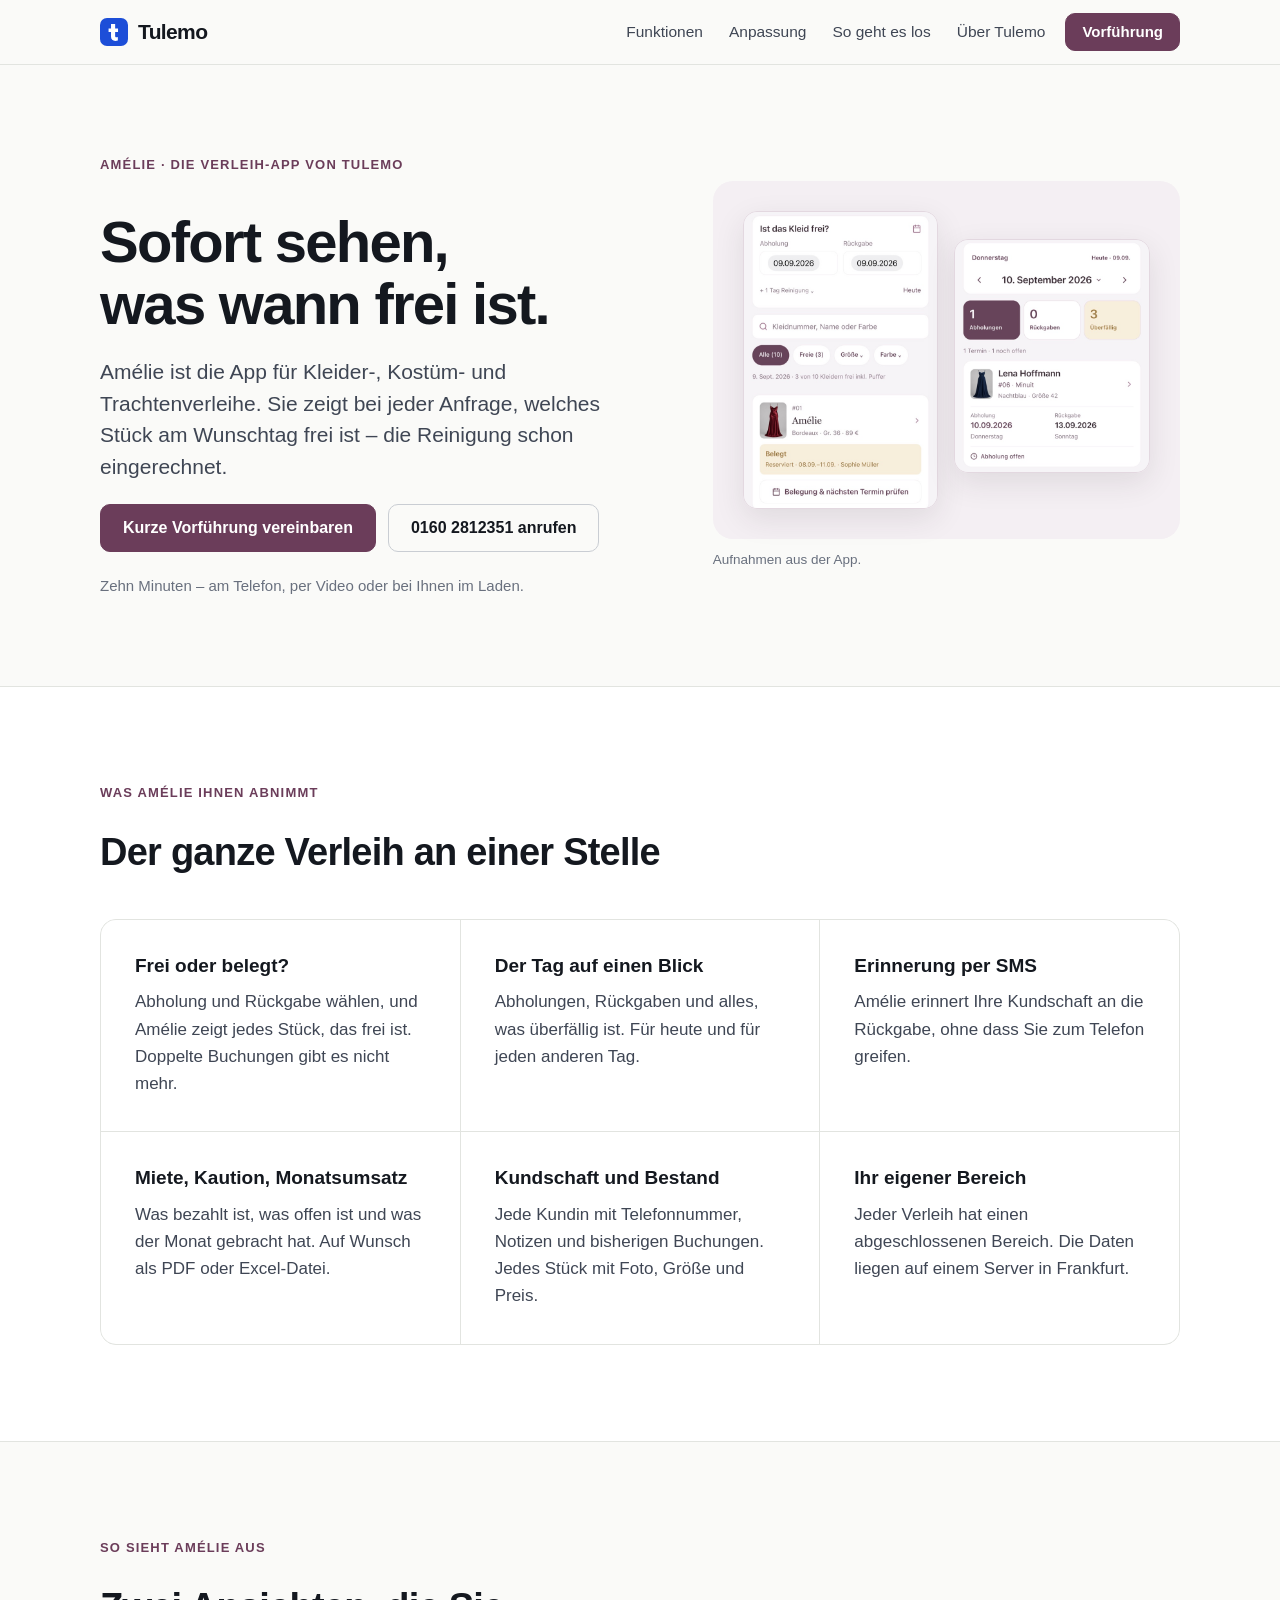
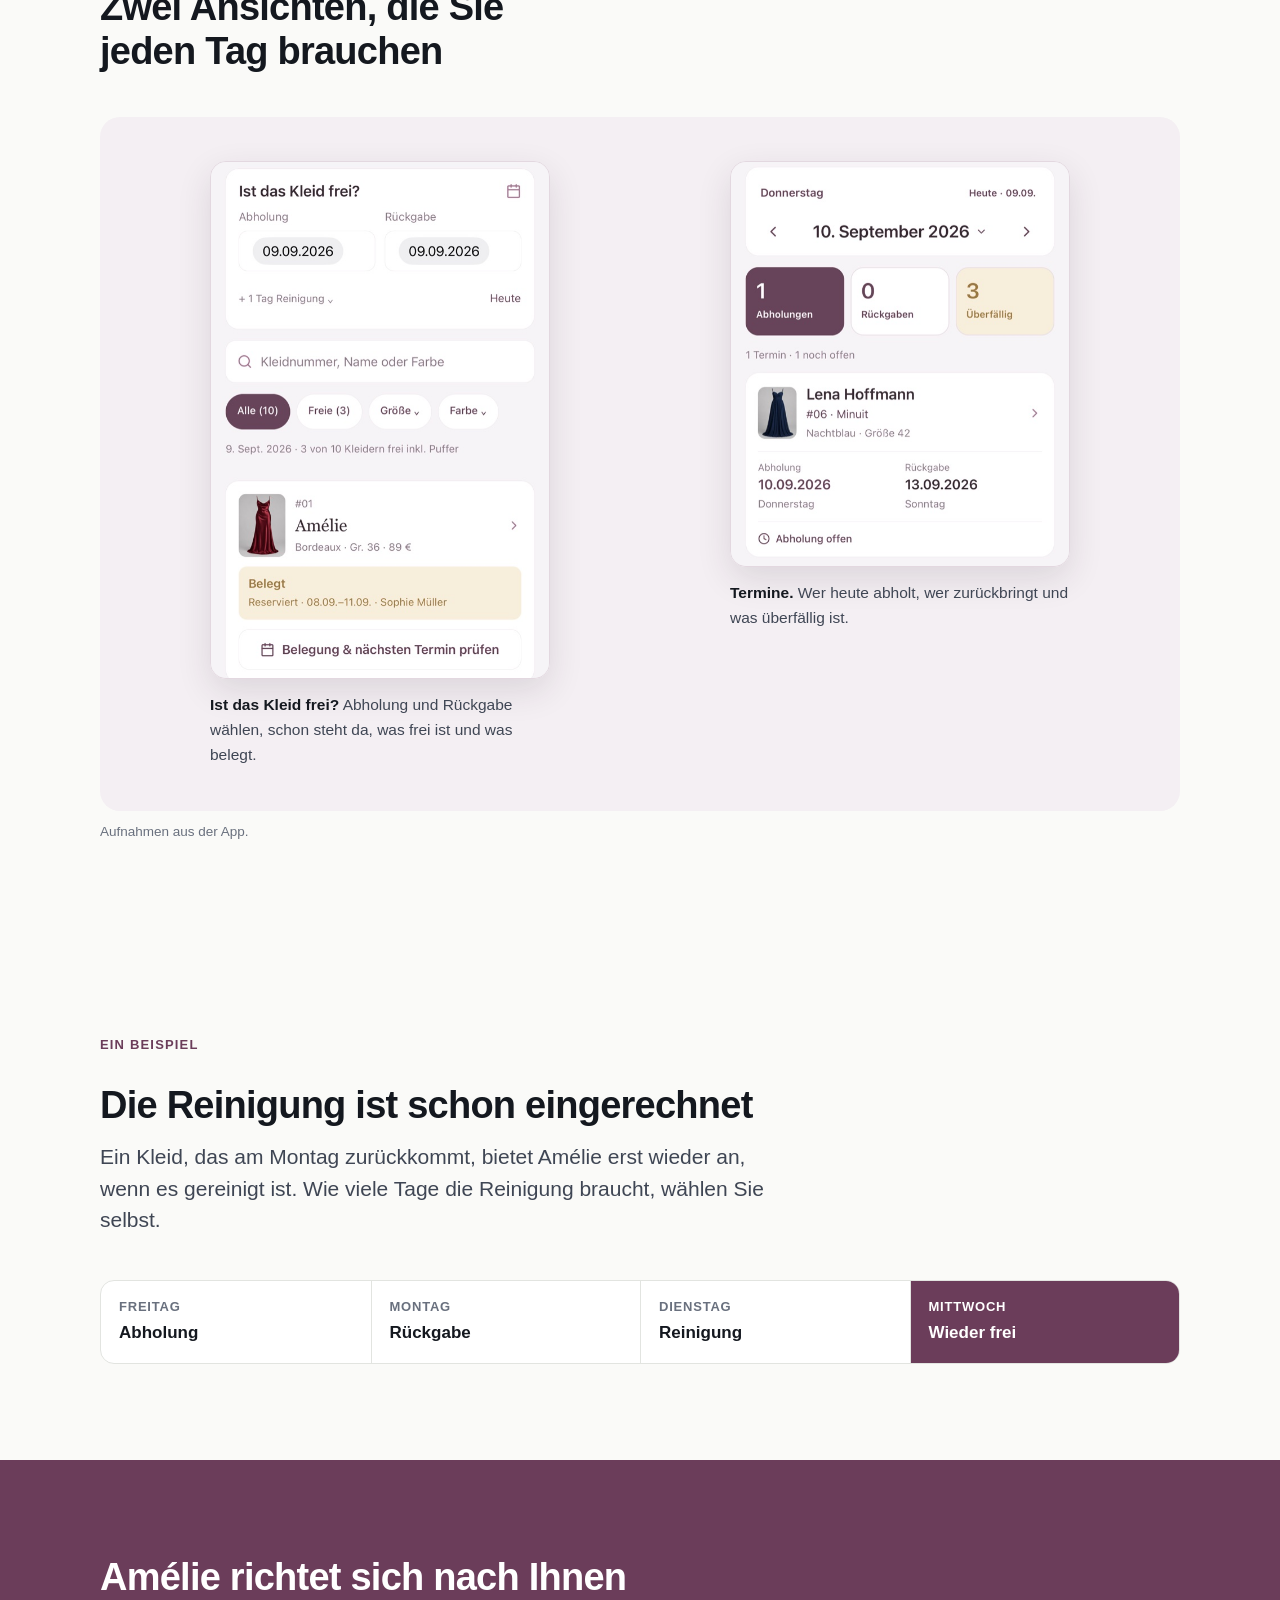
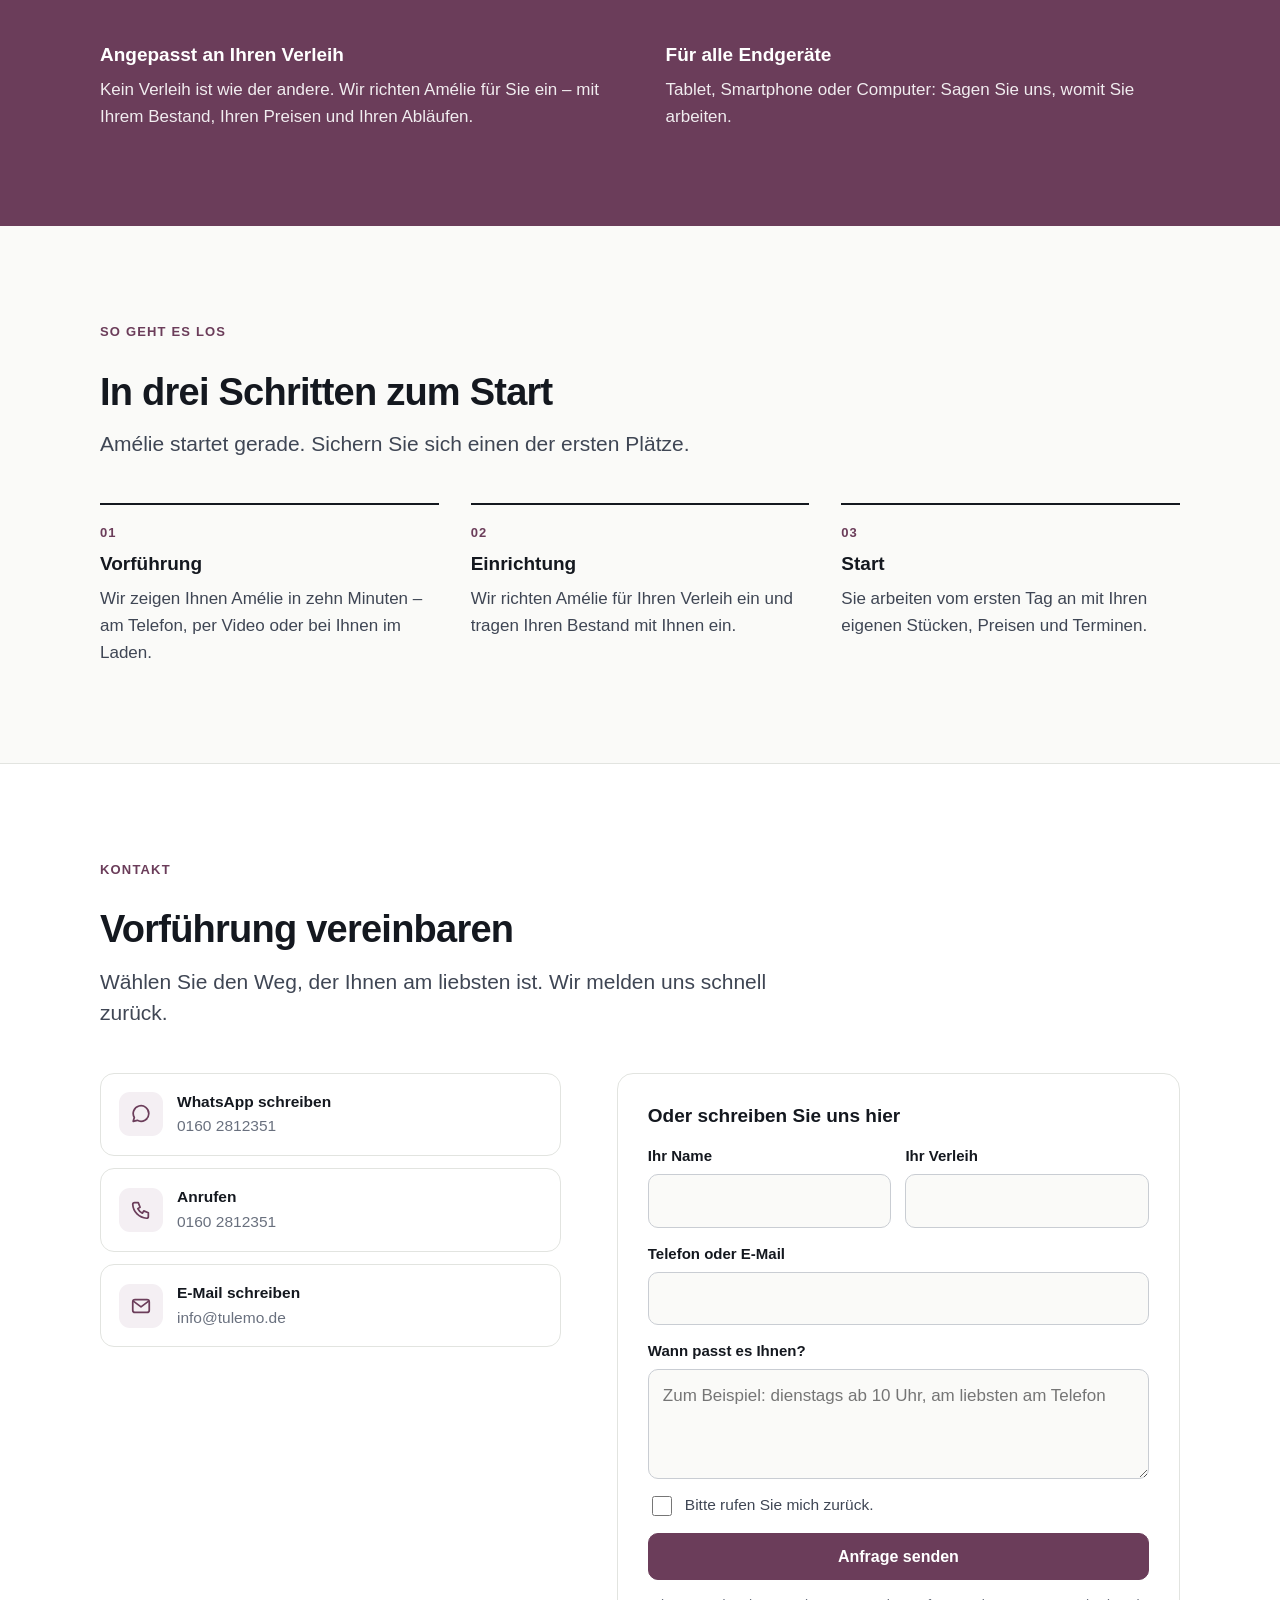
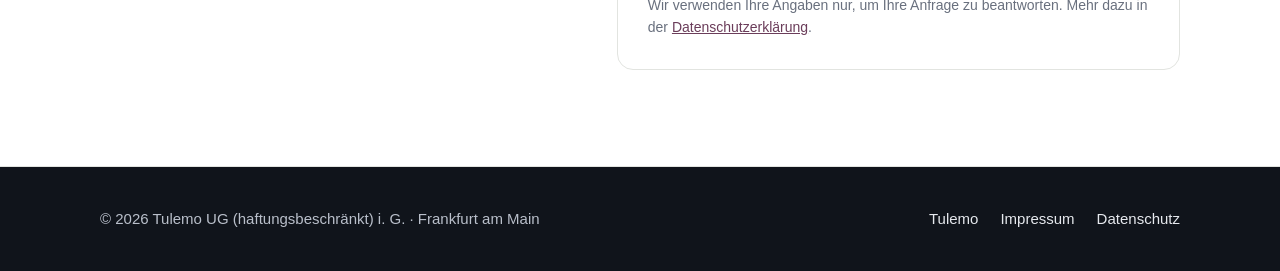
==== amelie/index.html @ e4d0e840 "Homepage von Tulemo: Startseite, Amélie, Impressum, Datenschutz Co-Authored-By: Claude Fable 5.2 <no" ====
<!doctype html>
<html lang="de">
<head>
<meta charset="utf-8">
<meta name="viewport" content="width=device-width, initial-scale=1, viewport-fit=cover">
<title>Amélie – die App für Ihren Verleih | Tulemo</title>
<meta name="description" content="Amélie zeigt sofort, welches Kleid, Kostüm oder welche Tracht wann frei ist – mit Reinigung, Kaution und Monatsumsatz. Von Tulemo, angepasst an Ihren Verleih.">
<meta property="og:title" content="Amélie – die App für Ihren Verleih">
<meta property="og:description" content="Sofort sehen, was wann frei ist. Für Kleider-, Kostüm- und Trachtenverleihe.">
<meta property="og:type" content="website">
<meta property="og:locale" content="de_DE">
<meta name="theme-color" content="#FAFAF8">
<link rel="icon" href="../assets/favicon.svg" type="image/svg+xml">
<link rel="stylesheet" href="../assets/styles.css">
</head>
<body class="amelie">
<a class="sprung" href="#inhalt">Zum Inhalt springen</a>

<header class="kopf">
  <div class="innen">
    <a class="marke" href="../index.html" aria-label="Tulemo, zur Startseite">
      <svg viewBox="0 0 32 32" aria-hidden="true"><rect width="32" height="32" rx="8" fill="#1D4ED8"/><path d="M12.6 6.8v5.1H9.8v4h2.8v5.6c0 3.1 1.9 4.7 4.9 4.7 1 0 2-.2 2.9-.5v-4c-.5.2-1.1.3-1.6.3-1 0-1.5-.5-1.5-1.5v-4.6h3.3v-4h-3.3V6.8z" fill="#fff"/></svg>
      Tulemo
    </a>
    <nav class="menue" aria-label="Hauptmenü">
      <a href="#app">Funktionen</a>
      <a href="#anpassung">Anpassung</a>
      <a href="#start">So geht es los</a>
      <a href="../index.html">Über Tulemo</a>
    </nav>
    <a class="knopf klein" href="#vorfuehrung">Vorführung</a>
  </div>
</header>

<main id="inhalt">

  <section class="buehne">
    <div class="innen">
      <div class="buehne-text">
        <p class="vorspann">Amélie · die Verleih-App von Tulemo</p>
        <h1>Sofort sehen, was wann frei ist.</h1>
        <p class="einleitung">Amélie ist die App für Kleider-, Kostüm- und Trachtenverleihe. Sie zeigt bei jeder Anfrage, welches Stück am Wunschtag frei ist – die Reinigung schon eingerechnet.</p>
        <div class="knopfreihe">
          <a class="knopf" href="#vorfuehrung">Kurze Vorführung vereinbaren</a>
          <a class="knopf zweit" href="tel:+491602812351">0160 2812351 anrufen</a>
        </div>
        <p class="hinweis">Zehn Minuten – am Telefon, per Video oder bei Ihnen im Laden.</p>
      </div>
      <div>
        <div class="geraete">
          <img src="../assets/amelie-verfuegbarkeit.jpg" width="600" height="916" alt="Amélie: Ansicht „Ist das Kleid frei?“ mit Abholung, Rückgabe und Reinigungstag">
          <img src="../assets/amelie-termine.jpg" width="600" height="717" alt="Amélie: Ansicht „Termine“ mit Abholungen, Rückgaben und Überfälligem">
        </div>
        <p class="bildnote">Aufnahmen aus der App.</p>
      </div>
    </div>
  </section>

  <section class="abschnitt hell" id="app">
    <div class="innen">
      <div class="kopfzeile-abschnitt">
        <p class="vorspann">Was Amélie Ihnen abnimmt</p>
        <h2>Der ganze Verleih an einer Stelle</h2>
      </div>
      <div class="raster drei">
        <div>
          <h3>Frei oder belegt?</h3>
          <p>Abholung und Rückgabe wählen, und Amélie zeigt jedes Stück, das frei ist. Doppelte Buchungen gibt es nicht mehr.</p>
        </div>
        <div>
          <h3>Der Tag auf einen Blick</h3>
          <p>Abholungen, Rückgaben und alles, was überfällig ist. Für heute und für jeden anderen Tag.</p>
        </div>
        <div>
          <h3>Erinnerung per SMS</h3>
          <p>Amélie erinnert Ihre Kundschaft an die Rückgabe, ohne dass Sie zum Telefon greifen.</p>
        </div>
        <div>
          <h3>Miete, Kaution, Monatsumsatz</h3>
          <p>Was bezahlt ist, was offen ist und was der Monat gebracht hat. Auf Wunsch als PDF oder Excel-Datei.</p>
        </div>
        <div>
          <h3>Kundschaft und Bestand</h3>
          <p>Jede Kundin mit Telefonnummer, Notizen und bisherigen Buchungen. Jedes Stück mit Foto, Größe und Preis.</p>
        </div>
        <div>
          <h3>Ihr eigener Bereich</h3>
          <p>Jeder Verleih hat einen abgeschlossenen Bereich. Die Daten liegen auf einem Server in Frankfurt.</p>
        </div>
      </div>
    </div>
  </section>

  <section class="abschnitt" id="ansicht">
    <div class="innen">
      <div class="kopfzeile-abschnitt">
        <p class="vorspann">So sieht Amélie aus</p>
        <h2>Zwei Ansichten, die Sie jeden Tag brauchen</h2>
      </div>
      <div class="schau">
        <figure>
          <img src="../assets/amelie-verfuegbarkeit.jpg" width="600" height="916" alt="Amélie: Ansicht „Ist das Kleid frei?“ mit Abholung, Rückgabe und Reinigungstag" loading="lazy">
          <figcaption><strong>Ist das Kleid frei?</strong> Abholung und Rückgabe wählen, schon steht da, was frei ist und was belegt.</figcaption>
        </figure>
        <figure>
          <img src="../assets/amelie-termine.jpg" width="600" height="717" alt="Amélie: Ansicht „Termine“ mit Abholungen, Rückgaben und Überfälligem" loading="lazy">
          <figcaption><strong>Termine.</strong> Wer heute abholt, wer zurückbringt und was überfällig ist.</figcaption>
        </figure>
      </div>
      <p class="bildnote">Aufnahmen aus der App.</p>
    </div>
  </section>

  <section class="abschnitt" id="reinigung">
    <div class="innen">
      <div class="kopfzeile-abschnitt">
        <p class="vorspann">Ein Beispiel</p>
        <h2>Die Reinigung ist schon eingerechnet</h2>
        <p class="einleitung">Ein Kleid, das am Montag zurückkommt, bietet Amélie erst wieder an, wenn es gereinigt ist. Wie viele Tage die Reinigung braucht, wählen Sie selbst.</p>
      </div>
      <ol class="zeitleiste" aria-label="Beispiel für eine Buchung mit Reinigungstag">
        <li><span class="tag">Freitag</span><span class="was">Abholung</span></li>
        <li><span class="tag">Montag</span><span class="was">Rückgabe</span></li>
        <li><span class="tag">Dienstag</span><span class="was">Reinigung</span></li>
        <li class="frei"><span class="tag">Mittwoch</span><span class="was">Wieder frei</span></li>
      </ol>
    </div>
  </section>

  <section class="abschnitt band" id="anpassung">
    <div class="innen">
      <div class="kopfzeile-abschnitt">
        <h2>Amélie richtet sich nach Ihnen</h2>
      </div>
      <div class="zwei">
        <div>
          <h3>Angepasst an Ihren Verleih</h3>
          <p>Kein Verleih ist wie der andere. Wir richten Amélie für Sie ein – mit Ihrem Bestand, Ihren Preisen und Ihren Abläufen.</p>
        </div>
        <div>
          <h3>Für alle Endgeräte</h3>
          <p>Tablet, Smartphone oder Computer: Sagen Sie uns, womit Sie arbeiten.</p>
        </div>
      </div>
    </div>
  </section>

  <section class="abschnitt" id="start">
    <div class="innen">
      <div class="kopfzeile-abschnitt">
        <p class="vorspann">So geht es los</p>
        <h2>In drei Schritten zum Start</h2>
        <p class="einleitung">Amélie startet gerade. Sichern Sie sich einen der ersten Plätze.</p>
      </div>
      <ol class="schritte drei">
        <li>
          <h3>Vorführung</h3>
          <p>Wir zeigen Ihnen Amélie in zehn Minuten – am Telefon, per Video oder bei Ihnen im Laden.</p>
        </li>
        <li>
          <h3>Einrichtung</h3>
          <p>Wir richten Amélie für Ihren Verleih ein und tragen Ihren Bestand mit Ihnen ein.</p>
        </li>
        <li>
          <h3>Start</h3>
          <p>Sie arbeiten vom ersten Tag an mit Ihren eigenen Stücken, Preisen und Terminen.</p>
        </li>
      </ol>
    </div>
  </section>

  <section class="abschnitt hell" id="vorfuehrung">
    <div class="innen">
      <div class="kopfzeile-abschnitt">
        <p class="vorspann">Kontakt</p>
        <h2>Vorführung vereinbaren</h2>
        <p class="einleitung">Wählen Sie den Weg, der Ihnen am liebsten ist. Wir melden uns schnell zurück.</p>
      </div>
      <div class="kontakt">
        <ul class="wege">
          <li><a class="weg" href="https://wa.me/491602812351?text=Hallo%20Tulemo%2C%20ich%20m%C3%B6chte%20Am%C3%A9lie%20f%C3%BCr%20meinen%20Verleih%20kennenlernen." rel="noopener">
            <span class="zeichen"><svg viewBox="0 0 24 24" fill="none" stroke="currentColor" stroke-width="1.9" stroke-linecap="round" stroke-linejoin="round" aria-hidden="true"><path d="M20.5 11.5a8.5 8.5 0 0 1-12.6 7.4L3.5 20l1.2-4.2A8.5 8.5 0 1 1 20.5 11.5z"/></svg></span>
            <span><strong>WhatsApp schreiben</strong><span>0160 2812351</span></span></a></li>
          <li><a class="weg" href="tel:+491602812351">
            <span class="zeichen"><svg viewBox="0 0 24 24" fill="none" stroke="currentColor" stroke-width="1.9" stroke-linecap="round" stroke-linejoin="round" aria-hidden="true"><path d="M5 4h4l2 5-2.5 1.5a11 11 0 0 0 5 5L15 13l5 2v4a2 2 0 0 1-2 2A16 16 0 0 1 3 6a2 2 0 0 1 2-2z"/></svg></span>
            <span><strong>Anrufen</strong><span>0160 2812351</span></span></a></li>
          <li><a class="weg" href="mailto:info@tulemo.de?subject=Vorf%C3%BChrung%20Am%C3%A9lie">
            <span class="zeichen"><svg viewBox="0 0 24 24" fill="none" stroke="currentColor" stroke-width="1.9" stroke-linecap="round" stroke-linejoin="round" aria-hidden="true"><rect x="3" y="5" width="18" height="14" rx="2.5"/><path d="m4 7 8 6 8-6"/></svg></span>
            <span><strong>E-Mail schreiben</strong><span>info@tulemo.de</span></span></a></li>
        </ul>

        <form class="formular" id="anfrage" data-endpoint="" data-betreff="Vorführung Amélie" novalidate>
          <h3>Oder schreiben Sie uns hier</h3>
          <div class="zweispaltig">
            <div class="feld"><label for="f-name">Ihr Name</label><input id="f-name" name="name" type="text" autocomplete="name" required></div>
            <div class="feld"><label for="f-betrieb">Ihr Verleih</label><input id="f-betrieb" name="betrieb" type="text" autocomplete="organization"></div>
          </div>
          <div class="feld"><label for="f-kontakt">Telefon oder E-Mail</label><input id="f-kontakt" name="kontakt" type="text" inputmode="email" autocomplete="email" required></div>
          <div class="feld"><label for="f-nachricht">Wann passt es Ihnen?</label><textarea id="f-nachricht" name="nachricht" placeholder="Zum Beispiel: dienstags ab 10 Uhr, am liebsten am Telefon"></textarea></div>
          <label class="haken"><input type="checkbox" name="rueckruf" value="ja"> <span>Bitte rufen Sie mich zurück.</span></label>
          <div class="falle" aria-hidden="true"><label for="f-web">Bitte leer lassen</label><input id="f-web" name="website" type="text" tabindex="-1" autocomplete="off"></div>
          <button class="knopf" type="submit">Anfrage senden</button>
          <div class="meldung" role="status" hidden></div>
          <p class="klein-text">Wir verwenden Ihre Angaben nur, um Ihre Anfrage zu beantworten. Mehr dazu in der <a href="../datenschutz.html">Datenschutzerklärung</a>.</p>
        </form>
      </div>
    </div>
  </section>

</main>

<footer class="fuss">
  <div class="innen">
    <span>© 2026 Tulemo UG (haftungsbeschränkt) i. G. · Frankfurt am Main</span>
    <nav aria-label="Rechtliches"><a href="../index.html">Tulemo</a><a href="../impressum.html">Impressum</a><a href="../datenschutz.html">Datenschutz</a></nav>
  </div>
</footer>

<script src="../assets/kontakt.js" defer></script>
</body>
</html>
---- assets/styles.css ----
/* Tulemo – Aufbau: ruhige, helle Seite mit viel Luft; ein kräftiges Blau als einzige Firmenfarbe.
   Die Produktseite Amélie setzt dieselben Bausteine mit ihrem eigenen Pflaumenton ein. Keine fremden Schriften, keine fremden Dienste. */
:root{
  --papier:#FAFAF8; --flaeche:#FFFFFF; --tinte:#14181F; --text:#3F4654; --leise:#69707E; --linie:#E2E4E0;
  --akzent:#1D4ED8; --akzent-dunkel:#173EAD; --akzent-hell:#EAF0FD; --auf-akzent:#FFFFFF; --nacht:#10141B;
  --schrift:-apple-system,BlinkMacSystemFont,"Segoe UI",Roboto,"Helvetica Neue",Arial,sans-serif;
  --breite:1120px; --rand:max(20px, env(safe-area-inset-left, 0px));
}
body.amelie{ --akzent:#6B3D5A; --akzent-dunkel:#55304A; --akzent-hell:#F4EFF3; }

*,*::before,*::after{box-sizing:border-box}
html{scroll-behavior:smooth; -webkit-text-size-adjust:100%}
@media (prefers-reduced-motion:reduce){ html{scroll-behavior:auto} }
body{margin:0; background:var(--papier); color:var(--text); font-family:var(--schrift); font-size:17px; line-height:1.6}
img{max-width:100%; height:auto; display:block}
a{color:var(--akzent)}
h1,h2,h3{color:var(--tinte); margin:0; text-wrap:balance}
h1{font-size:clamp(34px, 5.4vw, 58px); line-height:1.06; letter-spacing:-.03em; font-weight:750}
h2{font-size:clamp(26px, 3.4vw, 38px); line-height:1.14; letter-spacing:-.02em; font-weight:720}
h3{font-size:19px; line-height:1.3; font-weight:680}
p{margin:0}
:focus-visible{outline:3px solid var(--akzent); outline-offset:3px; border-radius:4px}
.sprung{position:absolute; left:-999px; top:0; background:var(--tinte); color:#fff; padding:10px 14px; z-index:20}
.sprung:focus{left:12px; top:12px}

.innen{max-width:var(--breite); margin:0 auto; padding-left:var(--rand); padding-right:max(20px, env(safe-area-inset-right, 0px))}
.abschnitt{padding-block:clamp(56px, 8vw, 96px)}
.abschnitt.hell{background:var(--flaeche); border-block:1px solid var(--linie)}
.vorspann{font-size:13px; font-weight:650; letter-spacing:.09em; text-transform:uppercase; color:var(--akzent); margin-bottom:14px}
.einleitung{font-size:clamp(18px, 2vw, 21px); line-height:1.5; color:var(--text); max-width:60ch}
.kopfzeile-abschnitt{display:grid; gap:14px; max-width:720px; margin-bottom:clamp(28px, 4vw, 44px)}

/* Kopf */
.kopf{position:sticky; top:0; z-index:10; background:rgba(250,250,248,.92); backdrop-filter:saturate(1.4) blur(10px); border-bottom:1px solid var(--linie)}
.kopf .innen{display:flex; align-items:center; gap:20px; min-height:64px}
.marke{display:inline-flex; align-items:center; gap:10px; font-weight:780; font-size:21px; letter-spacing:-.03em; color:var(--tinte); text-decoration:none}
.marke svg{width:28px; height:28px; flex:none}
.menue{display:flex; gap:26px; margin-left:auto}
.menue a{color:var(--text); text-decoration:none; font-size:15.5px; font-weight:520}
.menue a:hover{color:var(--tinte)}
.knopf{display:inline-flex; align-items:center; justify-content:center; gap:8px; padding:13px 22px; border-radius:10px; background:var(--akzent); color:var(--auf-akzent); font-weight:640; font-size:16px; text-decoration:none; border:1px solid var(--akzent); cursor:pointer; font-family:inherit; line-height:1.2}
.knopf:hover{background:var(--akzent-dunkel); border-color:var(--akzent-dunkel)}
.knopf.zweit{background:transparent; color:var(--tinte); border-color:#C9CDD3}
.knopf.zweit:hover{background:var(--flaeche); border-color:var(--tinte)}
.knopf.klein{padding:9px 16px; font-size:15px}
.knopfreihe{display:flex; flex-wrap:wrap; gap:12px}

/* Bühne */
.buehne{padding-block:clamp(44px, 7vw, 92px) clamp(48px, 7vw, 88px)}
.buehne .innen{display:grid; grid-template-columns:minmax(0,1.08fr) minmax(0,.92fr); gap:clamp(28px, 5vw, 64px); align-items:center}
.buehne-text{display:grid; gap:22px}
.buehne .hinweis{font-size:15px; color:var(--leise)}

/* Vorher / Nachher */
.wandel{display:grid; gap:14px}
.wandel-karte{border-radius:16px; padding:22px 24px}
.wandel-karte h3{font-size:13px; letter-spacing:.09em; text-transform:uppercase; font-weight:650; margin-bottom:12px}
.wandel-karte ul{list-style:none; margin:0; padding:0; display:grid; gap:9px}
.wandel-karte li{display:flex; gap:10px; align-items:baseline}
.vorher{background:#FFFDF6; border:1px dashed #C9C4B4; color:#5B5647}
.vorher h3{color:#7A7362}
.vorher li::before{content:"–"; color:#A39C88}
.nachher{background:var(--akzent); color:var(--auf-akzent)}
.nachher h3{color:rgba(255,255,255,.78)}
.nachher li::before{content:"✓"; font-weight:700}
.wandel-pfeil{justify-self:center; color:var(--leise); font-size:22px; line-height:1}

/* Leistungen */
.raster{display:grid; grid-template-columns:repeat(2, minmax(0,1fr)); gap:1px; background:var(--linie); border:1px solid var(--linie); border-radius:16px; overflow:hidden}
.raster > div{background:var(--flaeche); padding:clamp(22px, 3vw, 34px); display:grid; gap:10px; align-content:start}
.raster.drei{grid-template-columns:repeat(3, minmax(0,1fr))}

/* Schritte */
.schritte{list-style:none; margin:0; padding:0; display:grid; grid-template-columns:repeat(4, minmax(0,1fr)); gap:clamp(18px, 3vw, 32px); counter-reset:schritt}
.schritte.drei{grid-template-columns:repeat(3, minmax(0,1fr))}
.schritte li{counter-increment:schritt; display:grid; gap:8px; align-content:start; padding-top:18px; border-top:2px solid var(--tinte)}
.schritte li::before{content:counter(schritt, decimal-leading-zero); font-size:13px; font-weight:700; letter-spacing:.08em; color:var(--akzent); font-variant-numeric:tabular-nums}

/* Produkt */
.produkt{display:grid; grid-template-columns:minmax(0,.9fr) minmax(0,1.1fr); gap:clamp(28px, 5vw, 64px); align-items:center}
.geraete{display:grid; grid-template-columns:repeat(2, minmax(0,1fr)); gap:16px; align-items:start; padding:clamp(18px, 3vw, 30px); border-radius:20px; background:#F4EFF3}
.geraete img{border-radius:14px; border:1px solid #E3D8E0; box-shadow:0 10px 30px rgba(46,36,48,.10)}
.geraete img:nth-child(2){margin-top:28px}
.bildnote{font-size:13.5px; color:var(--leise); margin-top:10px}
.punkte{list-style:none; margin:0; padding:0; display:grid; gap:12px}
.punkte li{display:grid; grid-template-columns:22px minmax(0,1fr); gap:10px; align-items:start}
.punkte li::before{content:""; width:8px; height:8px; margin-top:.62em; border-radius:50%; background:var(--akzent)}
.produkt-text{display:grid; gap:20px}

/* Große Ansichten */
.schau{display:grid; grid-template-columns:repeat(2, minmax(0,1fr)); gap:clamp(20px, 4vw, 48px); align-items:start; padding:clamp(20px, 4vw, 44px); border-radius:20px; background:#F4EFF3}
.schau figure{margin:0; display:grid; gap:14px; justify-items:center}
.schau img{width:100%; max-width:340px; border-radius:16px; border:1px solid #E3D8E0; box-shadow:0 12px 34px rgba(46,36,48,.12)}
.schau figcaption{max-width:340px; font-size:15.5px; color:var(--text)}
.schau figcaption strong{color:var(--tinte)}

/* Zeitleiste Reinigung */
.zeitleiste{display:grid; grid-template-columns:repeat(4, minmax(0,1fr)); gap:0; margin:0; padding:0; list-style:none; border:1px solid var(--linie); border-radius:14px; overflow:hidden; background:var(--flaeche)}
.zeitleiste li{padding:16px 18px; border-left:1px solid var(--linie); display:grid; gap:2px}
.zeitleiste li:first-child{border-left:0}
.zeitleiste .tag{font-size:13px; font-weight:650; letter-spacing:.06em; text-transform:uppercase; color:var(--leise)}
.zeitleiste .was{font-weight:650; color:var(--tinte)}
.zeitleiste li.frei{background:var(--akzent); }
.zeitleiste li.frei .tag, .zeitleiste li.frei .was{color:var(--auf-akzent)}

/* Band */
.band{background:var(--akzent); color:var(--auf-akzent)}
.band h2{color:var(--auf-akzent)}
.band .einleitung{color:rgba(255,255,255,.9)}
.band .zwei{display:grid; grid-template-columns:repeat(2, minmax(0,1fr)); gap:clamp(24px, 4vw, 56px)}
.band h3{color:var(--auf-akzent); margin-bottom:8px}
.band p{color:rgba(255,255,255,.9)}

/* Über uns */
.ueber{display:grid; grid-template-columns:minmax(0,1.1fr) minmax(0,.9fr); gap:clamp(28px, 5vw, 64px); align-items:start}
.daten{margin:0; display:grid; grid-template-columns:auto minmax(0,1fr); gap:12px 20px; padding:24px; border:1px solid var(--linie); border-radius:16px; background:var(--flaeche)}
.daten dt{font-size:13px; letter-spacing:.08em; text-transform:uppercase; color:var(--leise); font-weight:620; padding-top:3px}
.daten dd{margin:0; color:var(--tinte); font-weight:560}

/* Kontakt */
.kontakt{display:grid; grid-template-columns:minmax(0,.9fr) minmax(0,1.1fr); gap:clamp(28px, 5vw, 56px); align-items:start}
.wege{list-style:none; margin:0; padding:0; display:grid; gap:12px}
.weg{display:grid; grid-template-columns:44px minmax(0,1fr); gap:14px; align-items:center; padding:16px 18px; border:1px solid var(--linie); border-radius:14px; background:var(--flaeche); text-decoration:none; color:inherit}
a.weg:hover{border-color:var(--tinte)}
.weg .zeichen{width:44px; height:44px; border-radius:11px; background:var(--akzent-hell); color:var(--akzent); display:grid; place-items:center}
.weg .zeichen svg{width:22px; height:22px}
.weg strong{display:block; color:var(--tinte); font-weight:660}
.weg span{font-size:15.5px; color:var(--leise); overflow-wrap:anywhere}
.formular{display:grid; gap:14px; padding:clamp(20px, 3vw, 30px); border:1px solid var(--linie); border-radius:16px; background:var(--flaeche)}
.formular h3{margin-bottom:2px}
.feld{display:grid; gap:6px}
.feld label{font-size:15px; font-weight:600; color:var(--tinte)}
.feld input, .feld textarea{font:inherit; color:var(--tinte); background:var(--papier); border:1px solid #C9CDD3; border-radius:10px; padding:12px 14px; width:100%}
.feld textarea{min-height:110px; resize:vertical}
.feld input:focus, .feld textarea:focus{outline:3px solid var(--akzent-hell); border-color:var(--akzent)}
.zweispaltig{display:grid; grid-template-columns:repeat(2, minmax(0,1fr)); gap:14px}
.haken{display:flex; gap:10px; align-items:flex-start; font-size:15.5px}
.haken input{width:20px; height:20px; margin-top:3px; accent-color:var(--akzent); flex:none}
.klein-text{font-size:14px; color:var(--leise)}
.meldung{padding:12px 14px; border-radius:10px; font-size:15.5px; background:var(--akzent-hell); color:var(--tinte)}
.meldung.fehler{background:#FDECEC; color:#7A1D1D}
.falle{position:absolute; left:-5000px; width:1px; height:1px; overflow:hidden}

/* Fuß */
.fuss{background:var(--nacht); color:#B9BFCA; padding-block:40px; font-size:15px}
.fuss .innen{display:flex; flex-wrap:wrap; gap:14px 32px; align-items:center; justify-content:space-between}
.fuss a{color:#E6E9EE; text-decoration:none}
.fuss a:hover{text-decoration:underline}
.fuss nav{display:flex; flex-wrap:wrap; gap:8px 22px}

/* Textseiten */
.textseite{max-width:760px}
.textseite h1{font-size:clamp(30px, 4.4vw, 44px); margin-bottom:22px}
.textseite h2{font-size:22px; margin:34px 0 10px; letter-spacing:-.01em}
.textseite p, .textseite ul{margin:0 0 14px}
.textseite ul{padding-left:20px}
.textseite address{font-style:normal; margin:0 0 14px}

@media (max-width:900px){
  .buehne .innen, .produkt, .ueber, .kontakt{grid-template-columns:minmax(0,1fr)}
  .schritte, .schritte.drei{grid-template-columns:repeat(2, minmax(0,1fr))}
  .raster.drei{grid-template-columns:repeat(2, minmax(0,1fr))}
  .menue{display:none}
  .kopf .knopf{margin-left:auto}
}
@media (max-width:620px){
  body{font-size:16.5px}
  .raster, .raster.drei, .schritte, .schritte.drei, .band .zwei, .zweispaltig, .schau{grid-template-columns:minmax(0,1fr)}
  .zeitleiste{grid-template-columns:repeat(2, minmax(0,1fr))}
  .zeitleiste li:nth-child(3){border-left:0}
  .zeitleiste li:nth-child(n+3){border-top:1px solid var(--linie)}
  .knopfreihe .knopf{flex:1 1 100%}
  .kopf .knopf.klein{padding:8px 12px; font-size:14px}
  .daten{grid-template-columns:minmax(0,1fr); gap:2px 0}
  .daten dd{margin-bottom:10px}
}
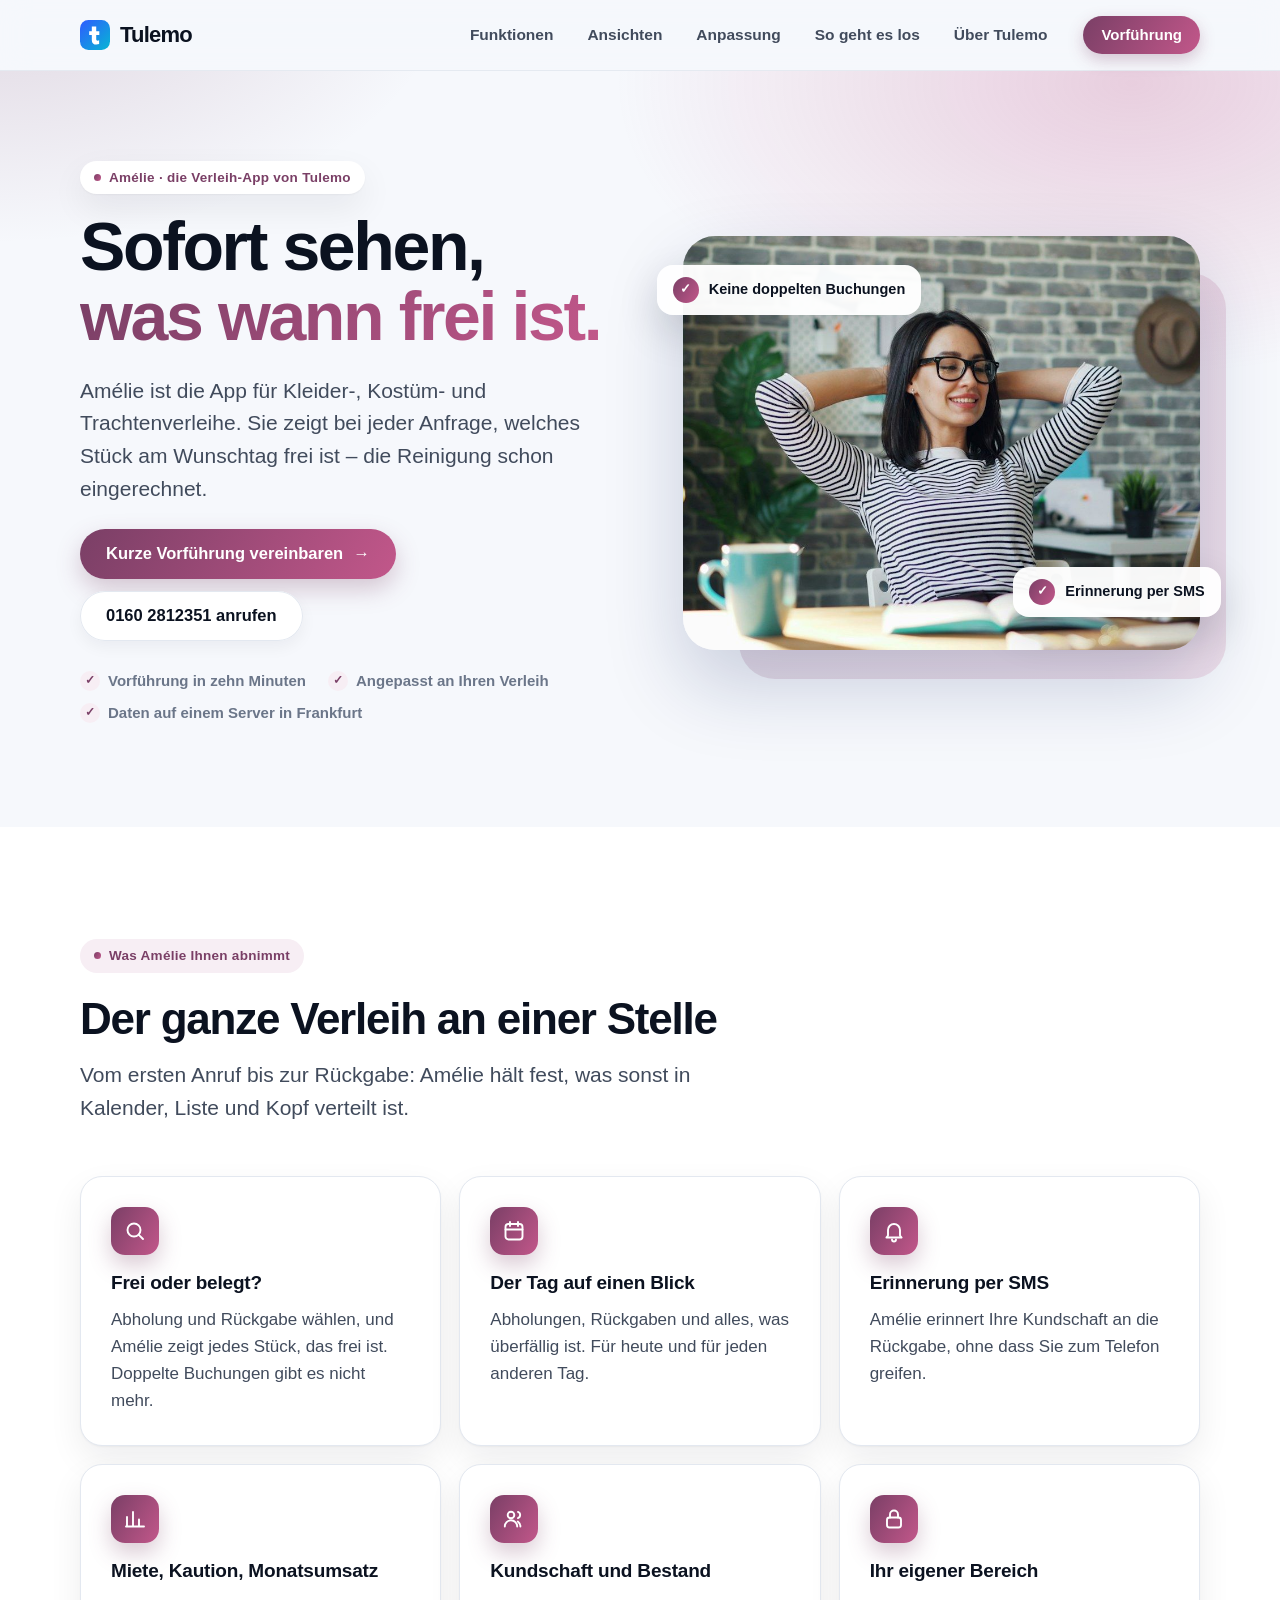
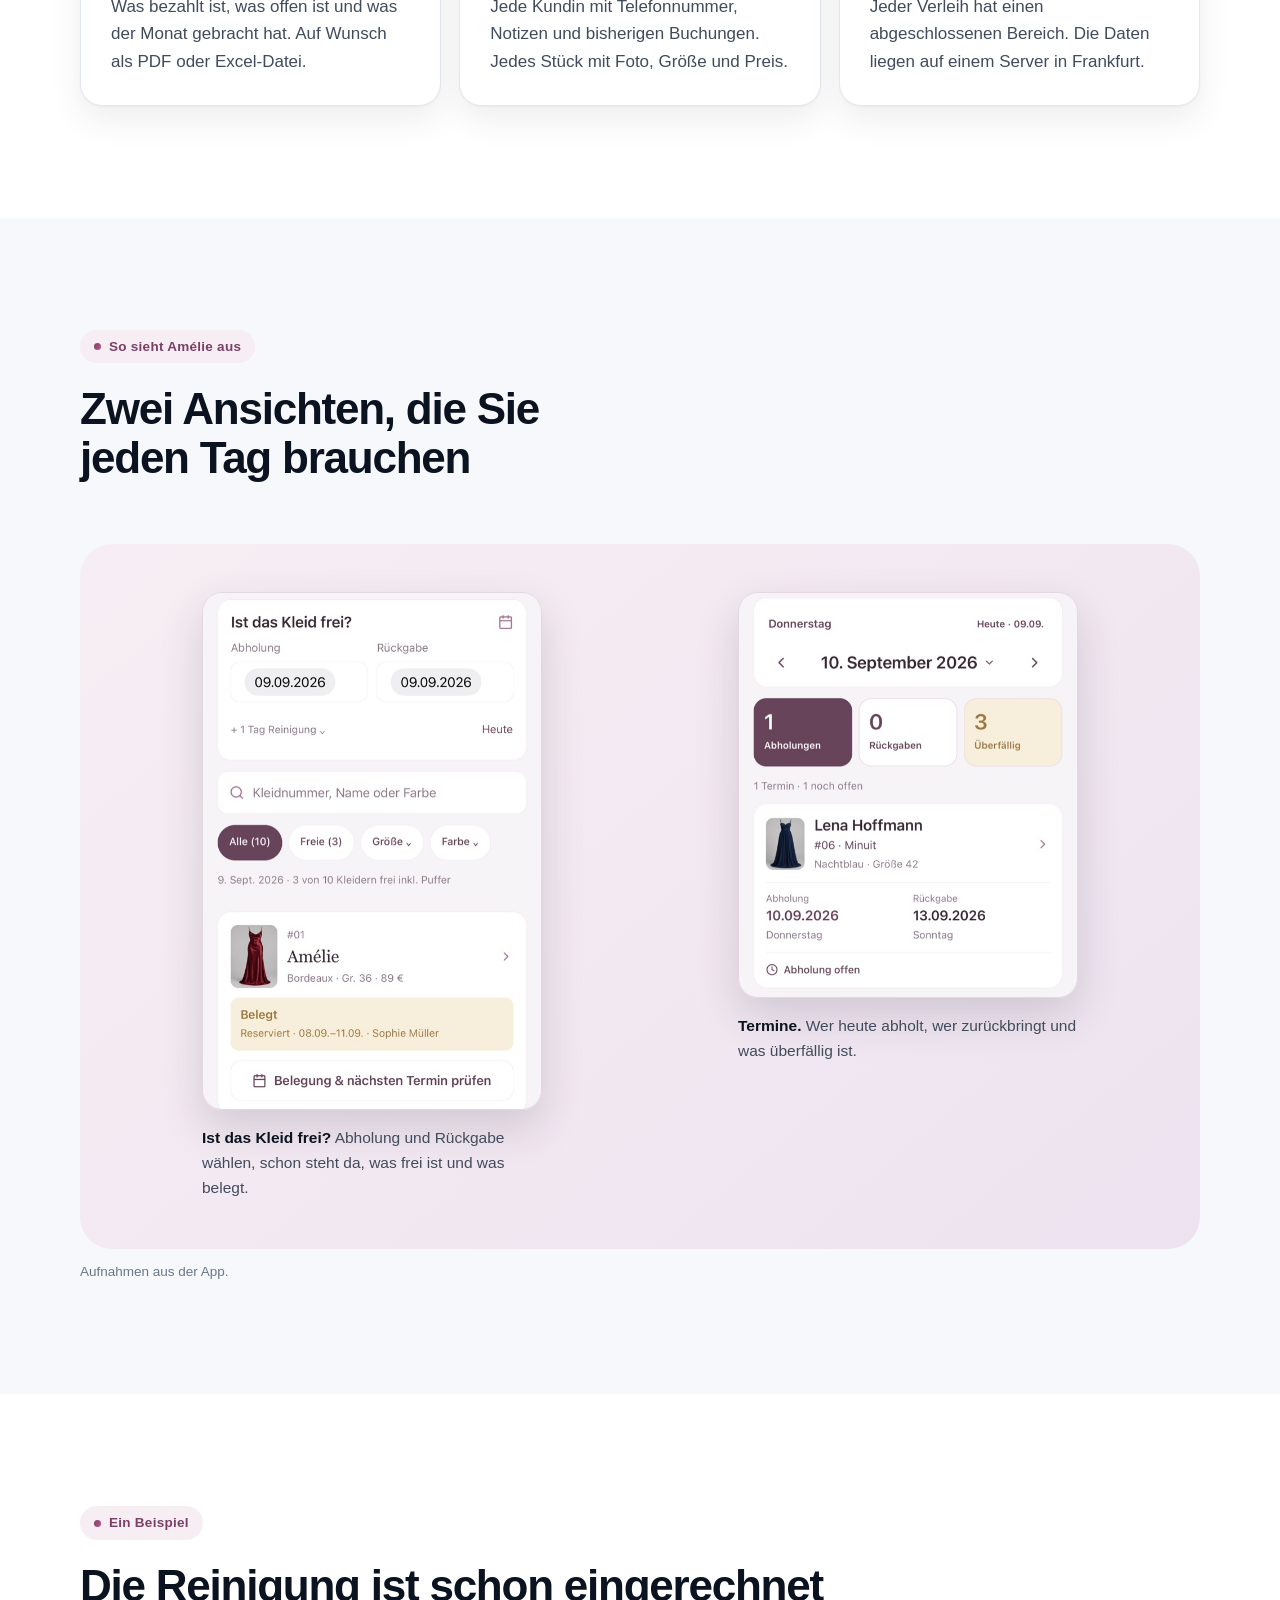
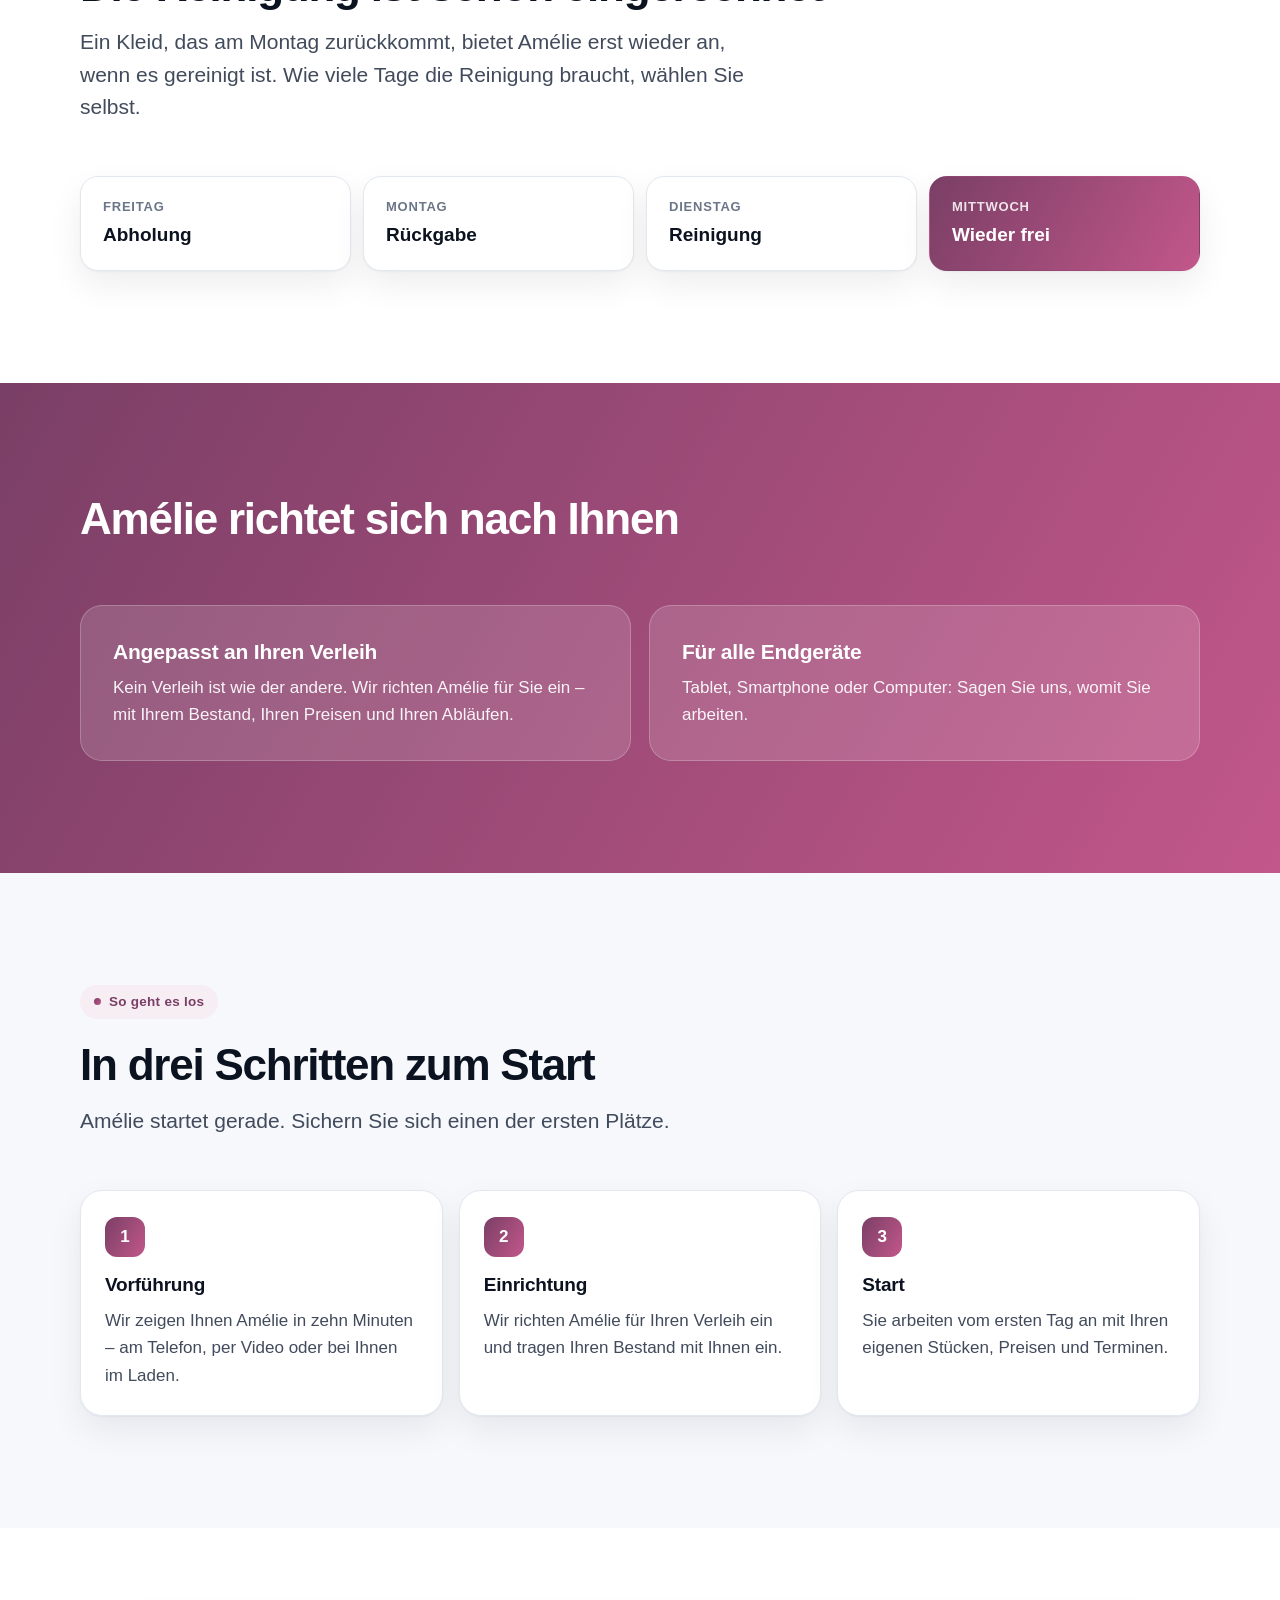
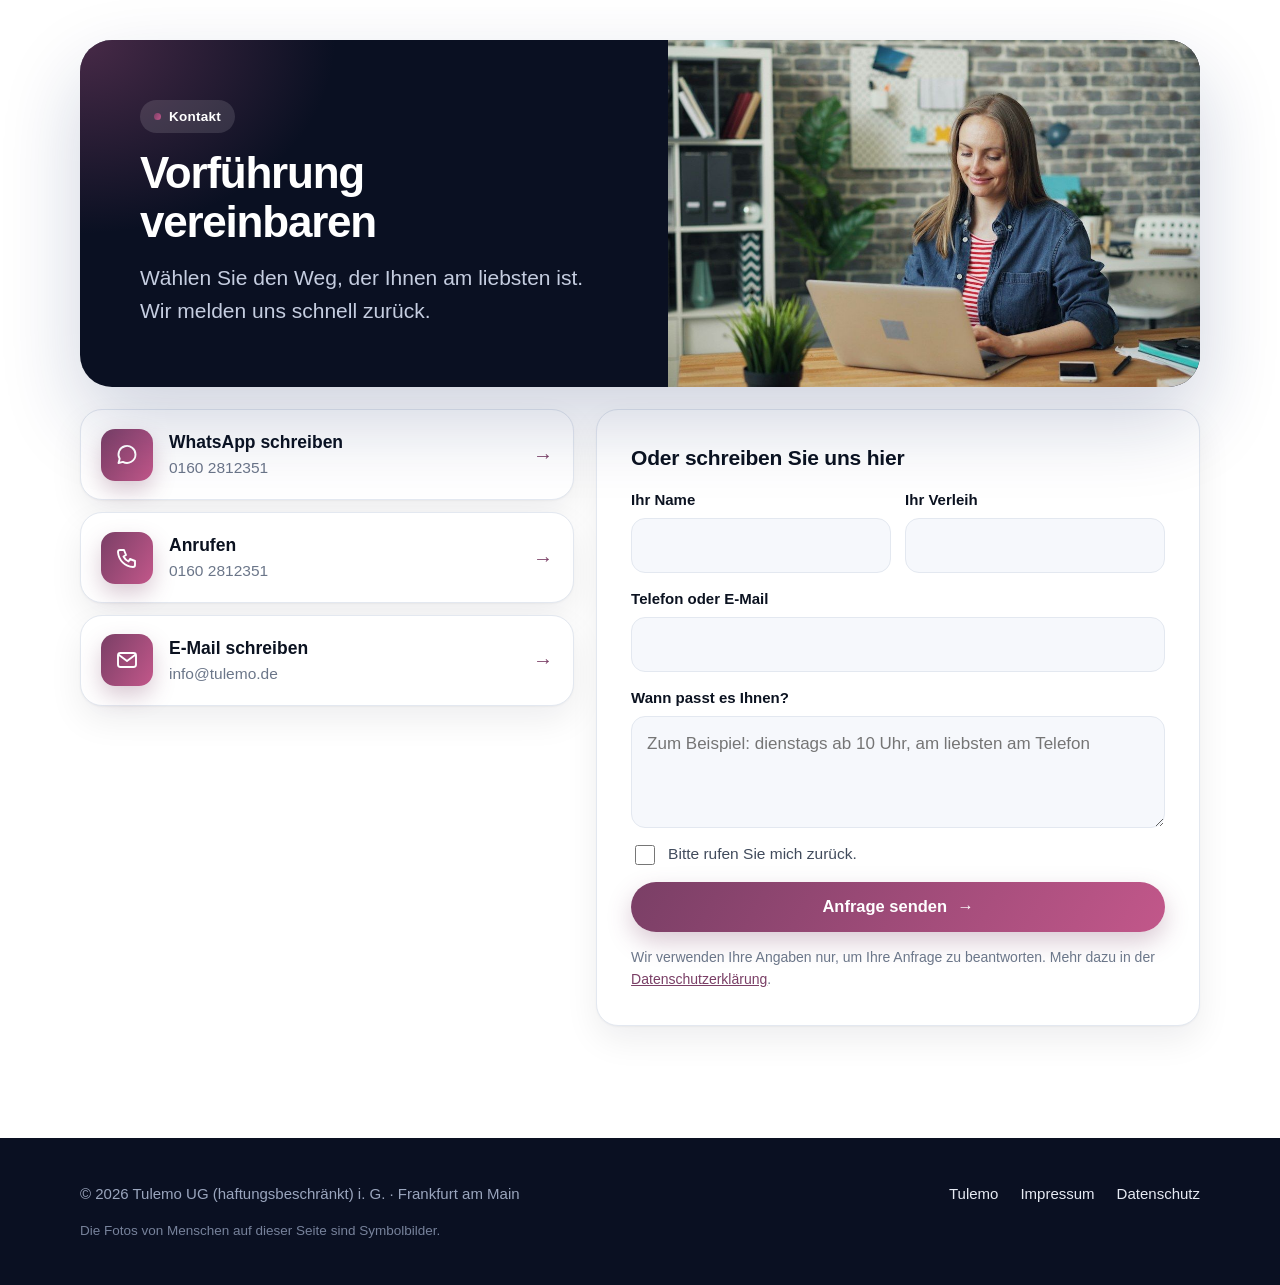
==== commit e9e156c6: "Neue Gestaltung mit Fotos, Karten und Farbverlauf Co-Authored-By: Claude Fable 5.2 <noreply@anthropi" ====
--- a/amelie/index.html
+++ b/amelie/index.html
@@ -9,7 +9,8 @@
 <meta property="og:description" content="Sofort sehen, was wann frei ist. Für Kleider-, Kostüm- und Trachtenverleihe.">
 <meta property="og:type" content="website">
 <meta property="og:locale" content="de_DE">
-<meta name="theme-color" content="#FAFAF8">
+<meta property="og:image" content="https://tulemo.de/assets/foto-entspannt.jpg">
+<meta name="theme-color" content="#F6F8FC">
 <link rel="icon" href="../assets/favicon.svg" type="image/svg+xml">
 <link rel="stylesheet" href="../assets/styles.css">
 </head>
@@ -19,11 +20,12 @@
 <header class="kopf">
   <div class="innen">
     <a class="marke" href="../index.html" aria-label="Tulemo, zur Startseite">
-      <svg viewBox="0 0 32 32" aria-hidden="true"><rect width="32" height="32" rx="8" fill="#1D4ED8"/><path d="M12.6 6.8v5.1H9.8v4h2.8v5.6c0 3.1 1.9 4.7 4.9 4.7 1 0 2-.2 2.9-.5v-4c-.5.2-1.1.3-1.6.3-1 0-1.5-.5-1.5-1.5v-4.6h3.3v-4h-3.3V6.8z" fill="#fff"/></svg>
+      <svg viewBox="0 0 32 32" aria-hidden="true"><defs><linearGradient id="tv" x1="0" y1="0" x2="1" y2="1"><stop offset="0" stop-color="#2F5BFF"/><stop offset="1" stop-color="#06B6D4"/></linearGradient></defs><rect width="32" height="32" rx="9" fill="url(#tv)"/><path d="M12.6 6.8v5.1H9.8v4h2.8v5.6c0 3.1 1.9 4.7 4.9 4.7 1 0 2-.2 2.9-.5v-4c-.5.2-1.1.3-1.6.3-1 0-1.5-.5-1.5-1.5v-4.6h3.3v-4h-3.3V6.8z" fill="#fff"/></svg>
       Tulemo
     </a>
     <nav class="menue" aria-label="Hauptmenü">
       <a href="#app">Funktionen</a>
+      <a href="#ansicht">Ansichten</a>
       <a href="#anpassung">Anpassung</a>
       <a href="#start">So geht es los</a>
       <a href="../index.html">Über Tulemo</a>
@@ -38,20 +40,22 @@
     <div class="innen">
       <div class="buehne-text">
         <p class="vorspann">Amélie · die Verleih-App von Tulemo</p>
-        <h1>Sofort sehen, was wann frei ist.</h1>
+        <h1>Sofort sehen, <span class="verlauf">was wann frei ist.</span></h1>
         <p class="einleitung">Amélie ist die App für Kleider-, Kostüm- und Trachtenverleihe. Sie zeigt bei jeder Anfrage, welches Stück am Wunschtag frei ist – die Reinigung schon eingerechnet.</p>
         <div class="knopfreihe">
-          <a class="knopf" href="#vorfuehrung">Kurze Vorführung vereinbaren</a>
+          <a class="knopf" href="#vorfuehrung">Kurze Vorführung vereinbaren <span class="pfeil" aria-hidden="true">→</span></a>
           <a class="knopf zweit" href="tel:+491602812351">0160 2812351 anrufen</a>
         </div>
-        <p class="hinweis">Zehn Minuten – am Telefon, per Video oder bei Ihnen im Laden.</p>
-      </div>
-      <div>
-        <div class="geraete">
-          <img src="../assets/amelie-verfuegbarkeit.jpg" width="600" height="916" alt="Amélie: Ansicht „Ist das Kleid frei?“ mit Abholung, Rückgabe und Reinigungstag">
-          <img src="../assets/amelie-termine.jpg" width="600" height="717" alt="Amélie: Ansicht „Termine“ mit Abholungen, Rückgaben und Überfälligem">
-        </div>
-        <p class="bildnote">Aufnahmen aus der App.</p>
+        <ul class="fakten">
+          <li>Vorführung in zehn Minuten</li>
+          <li>Angepasst an Ihren Verleih</li>
+          <li>Daten auf einem Server in Frankfurt</li>
+        </ul>
+      </div>
+      <div class="buehne-bild">
+        <img class="foto" src="../assets/foto-entspannt.jpg" width="1300" height="731" alt="Eine Frau lehnt sich entspannt lächelnd an ihrem Schreibtisch zurück">
+        <div class="schild oben"><span class="haken" aria-hidden="true">✓</span> Keine doppelten Buchungen</div>
+        <div class="schild unten"><span class="haken" aria-hidden="true">✓</span> Erinnerung per SMS</div>
       </div>
     </div>
   </section>
@@ -61,29 +65,36 @@
       <div class="kopfzeile-abschnitt">
         <p class="vorspann">Was Amélie Ihnen abnimmt</p>
         <h2>Der ganze Verleih an einer Stelle</h2>
-      </div>
-      <div class="raster drei">
-        <div>
+        <p class="einleitung">Vom ersten Anruf bis zur Rückgabe: Amélie hält fest, was sonst in Kalender, Liste und Kopf verteilt ist.</p>
+      </div>
+      <div class="karten drei">
+        <div class="karte">
+          <span class="zeichen"><svg viewBox="0 0 24 24" fill="none" stroke="currentColor" stroke-width="1.9" stroke-linecap="round" stroke-linejoin="round" aria-hidden="true"><circle cx="11" cy="11" r="6.5"/><path d="m20 20-4.2-4.2"/></svg></span>
           <h3>Frei oder belegt?</h3>
           <p>Abholung und Rückgabe wählen, und Amélie zeigt jedes Stück, das frei ist. Doppelte Buchungen gibt es nicht mehr.</p>
         </div>
-        <div>
+        <div class="karte">
+          <span class="zeichen"><svg viewBox="0 0 24 24" fill="none" stroke="currentColor" stroke-width="1.9" stroke-linecap="round" stroke-linejoin="round" aria-hidden="true"><rect x="3.5" y="5" width="17" height="15.5" rx="3"/><path d="M8 3v4M16 3v4M3.5 10.5h17"/></svg></span>
           <h3>Der Tag auf einen Blick</h3>
           <p>Abholungen, Rückgaben und alles, was überfällig ist. Für heute und für jeden anderen Tag.</p>
         </div>
-        <div>
+        <div class="karte">
+          <span class="zeichen"><svg viewBox="0 0 24 24" fill="none" stroke="currentColor" stroke-width="1.9" stroke-linecap="round" stroke-linejoin="round" aria-hidden="true"><path d="M6 16.5V11a6 6 0 1 1 12 0v5.5l1.6 2H4.4z"/><path d="M10 20.5a2 2 0 0 0 4 0"/></svg></span>
           <h3>Erinnerung per SMS</h3>
           <p>Amélie erinnert Ihre Kundschaft an die Rückgabe, ohne dass Sie zum Telefon greifen.</p>
         </div>
-        <div>
+        <div class="karte">
+          <span class="zeichen"><svg viewBox="0 0 24 24" fill="none" stroke="currentColor" stroke-width="1.9" stroke-linecap="round" stroke-linejoin="round" aria-hidden="true"><path d="M4 19.5V10M10 19.5V5M16 19.5v-7M3 19.5h18"/></svg></span>
           <h3>Miete, Kaution, Monatsumsatz</h3>
           <p>Was bezahlt ist, was offen ist und was der Monat gebracht hat. Auf Wunsch als PDF oder Excel-Datei.</p>
         </div>
-        <div>
+        <div class="karte">
+          <span class="zeichen"><svg viewBox="0 0 24 24" fill="none" stroke="currentColor" stroke-width="1.9" stroke-linecap="round" stroke-linejoin="round" aria-hidden="true"><circle cx="9" cy="8" r="3.3"/><path d="M2.8 19.5a6.2 6.2 0 0 1 12.4 0"/><path d="M16 4.9a3.3 3.3 0 0 1 0 6.2M18.4 19.5a6.2 6.2 0 0 0-2.6-5"/></svg></span>
           <h3>Kundschaft und Bestand</h3>
           <p>Jede Kundin mit Telefonnummer, Notizen und bisherigen Buchungen. Jedes Stück mit Foto, Größe und Preis.</p>
         </div>
-        <div>
+        <div class="karte">
+          <span class="zeichen"><svg viewBox="0 0 24 24" fill="none" stroke="currentColor" stroke-width="1.9" stroke-linecap="round" stroke-linejoin="round" aria-hidden="true"><rect x="5" y="10.5" width="14" height="10" rx="2.5"/><path d="M8 10.5V7.5a4 4 0 0 1 8 0v3"/></svg></span>
           <h3>Ihr eigener Bereich</h3>
           <p>Jeder Verleih hat einen abgeschlossenen Bereich. Die Daten liegen auf einem Server in Frankfurt.</p>
         </div>
@@ -111,7 +122,7 @@
     </div>
   </section>
 
-  <section class="abschnitt" id="reinigung">
+  <section class="abschnitt hell" id="reinigung">
     <div class="innen">
       <div class="kopfzeile-abschnitt">
         <p class="vorspann">Ein Beispiel</p>
@@ -171,22 +182,25 @@
 
   <section class="abschnitt hell" id="vorfuehrung">
     <div class="innen">
-      <div class="kopfzeile-abschnitt">
-        <p class="vorspann">Kontakt</p>
-        <h2>Vorführung vereinbaren</h2>
-        <p class="einleitung">Wählen Sie den Weg, der Ihnen am liebsten ist. Wir melden uns schnell zurück.</p>
+      <div class="kontakt-kopf">
+        <div class="worte">
+          <p class="vorspann">Kontakt</p>
+          <h2>Vorführung vereinbaren</h2>
+          <p class="einleitung">Wählen Sie den Weg, der Ihnen am liebsten ist. Wir melden uns schnell zurück.</p>
+        </div>
+        <img src="../assets/foto-laptop.jpg" width="1200" height="675" alt="Eine Frau arbeitet lächelnd an ihrem Laptop" loading="lazy">
       </div>
       <div class="kontakt">
         <ul class="wege">
           <li><a class="weg" href="https://wa.me/491602812351?text=Hallo%20Tulemo%2C%20ich%20m%C3%B6chte%20Am%C3%A9lie%20f%C3%BCr%20meinen%20Verleih%20kennenlernen." rel="noopener">
             <span class="zeichen"><svg viewBox="0 0 24 24" fill="none" stroke="currentColor" stroke-width="1.9" stroke-linecap="round" stroke-linejoin="round" aria-hidden="true"><path d="M20.5 11.5a8.5 8.5 0 0 1-12.6 7.4L3.5 20l1.2-4.2A8.5 8.5 0 1 1 20.5 11.5z"/></svg></span>
-            <span><strong>WhatsApp schreiben</strong><span>0160 2812351</span></span></a></li>
+            <span><strong>WhatsApp schreiben</strong><span class="unter">0160 2812351</span></span><span class="geh" aria-hidden="true">→</span></a></li>
           <li><a class="weg" href="tel:+491602812351">
             <span class="zeichen"><svg viewBox="0 0 24 24" fill="none" stroke="currentColor" stroke-width="1.9" stroke-linecap="round" stroke-linejoin="round" aria-hidden="true"><path d="M5 4h4l2 5-2.5 1.5a11 11 0 0 0 5 5L15 13l5 2v4a2 2 0 0 1-2 2A16 16 0 0 1 3 6a2 2 0 0 1 2-2z"/></svg></span>
-            <span><strong>Anrufen</strong><span>0160 2812351</span></span></a></li>
+            <span><strong>Anrufen</strong><span class="unter">0160 2812351</span></span><span class="geh" aria-hidden="true">→</span></a></li>
           <li><a class="weg" href="mailto:info@tulemo.de?subject=Vorf%C3%BChrung%20Am%C3%A9lie">
             <span class="zeichen"><svg viewBox="0 0 24 24" fill="none" stroke="currentColor" stroke-width="1.9" stroke-linecap="round" stroke-linejoin="round" aria-hidden="true"><rect x="3" y="5" width="18" height="14" rx="2.5"/><path d="m4 7 8 6 8-6"/></svg></span>
-            <span><strong>E-Mail schreiben</strong><span>info@tulemo.de</span></span></a></li>
+            <span><strong>E-Mail schreiben</strong><span class="unter">info@tulemo.de</span></span><span class="geh" aria-hidden="true">→</span></a></li>
         </ul>
 
         <form class="formular" id="anfrage" data-endpoint="" data-betreff="Vorführung Amélie" novalidate>
@@ -197,9 +211,9 @@
           </div>
           <div class="feld"><label for="f-kontakt">Telefon oder E-Mail</label><input id="f-kontakt" name="kontakt" type="text" inputmode="email" autocomplete="email" required></div>
           <div class="feld"><label for="f-nachricht">Wann passt es Ihnen?</label><textarea id="f-nachricht" name="nachricht" placeholder="Zum Beispiel: dienstags ab 10 Uhr, am liebsten am Telefon"></textarea></div>
-          <label class="haken"><input type="checkbox" name="rueckruf" value="ja"> <span>Bitte rufen Sie mich zurück.</span></label>
+          <label class="haken-zeile"><input type="checkbox" name="rueckruf" value="ja"> <span>Bitte rufen Sie mich zurück.</span></label>
           <div class="falle" aria-hidden="true"><label for="f-web">Bitte leer lassen</label><input id="f-web" name="website" type="text" tabindex="-1" autocomplete="off"></div>
-          <button class="knopf" type="submit">Anfrage senden</button>
+          <button class="knopf" type="submit">Anfrage senden <span class="pfeil" aria-hidden="true">→</span></button>
           <div class="meldung" role="status" hidden></div>
           <p class="klein-text">Wir verwenden Ihre Angaben nur, um Ihre Anfrage zu beantworten. Mehr dazu in der <a href="../datenschutz.html">Datenschutzerklärung</a>.</p>
         </form>
@@ -213,6 +227,7 @@
   <div class="innen">
     <span>© 2026 Tulemo UG (haftungsbeschränkt) i. G. · Frankfurt am Main</span>
     <nav aria-label="Rechtliches"><a href="../index.html">Tulemo</a><a href="../impressum.html">Impressum</a><a href="../datenschutz.html">Datenschutz</a></nav>
+    <span class="fein">Die Fotos von Menschen auf dieser Seite sind Symbolbilder.</span>
   </div>
 </footer>
 
--- a/assets/styles.css
+++ b/assets/styles.css
@@ -1,176 +1,228 @@
-/* Tulemo – Aufbau: ruhige, helle Seite mit viel Luft; ein kräftiges Blau als einzige Firmenfarbe.
-   Die Produktseite Amélie setzt dieselben Bausteine mit ihrem eigenen Pflaumenton ein. Keine fremden Schriften, keine fremden Dienste. */
+/* Tulemo – Aufbau: helle, luftige Seite mit großen Fotos, weichen Karten und einem Farbverlauf als Erkennungszeichen.
+   Ein dunkler Abschnitt in der Mitte gibt Tiefe. Die Produktseite Amélie nutzt dieselben Bausteine in ihrem Pflaumenton.
+   Keine fremden Schriften, keine fremden Dienste. */
 :root{
-  --papier:#FAFAF8; --flaeche:#FFFFFF; --tinte:#14181F; --text:#3F4654; --leise:#69707E; --linie:#E2E4E0;
-  --akzent:#1D4ED8; --akzent-dunkel:#173EAD; --akzent-hell:#EAF0FD; --auf-akzent:#FFFFFF; --nacht:#10141B;
+  --grund:#F6F8FC; --flaeche:#FFFFFF; --tinte:#0B1220; --text:#414B5C; --leise:#6B7689; --linie:#E3E8F0;
+  --akzent:#2F5BFF; --akzent2:#06B6D4; --akzent-dunkel:#1E3FD6; --akzent-hell:#EAF0FF; --auf-akzent:#FFFFFF;
+  --nacht:#0A1022; --auf-nacht:#C5CDE0; --glanz:rgba(47,91,255,.28);
+  --verlauf:linear-gradient(120deg, var(--akzent) 0%, var(--akzent2) 100%);
+  --schatten:0 1px 2px rgba(11,18,32,.04), 0 14px 34px rgba(11,18,32,.07);
+  --schatten-gross:0 34px 80px rgba(15,35,95,.20);
+  --rund:22px;
   --schrift:-apple-system,BlinkMacSystemFont,"Segoe UI",Roboto,"Helvetica Neue",Arial,sans-serif;
-  --breite:1120px; --rand:max(20px, env(safe-area-inset-left, 0px));
+  --breite:1160px; --rand:max(20px, env(safe-area-inset-left, 0px));
 }
-body.amelie{ --akzent:#6B3D5A; --akzent-dunkel:#55304A; --akzent-hell:#F4EFF3; }
+body.amelie{ --akzent:#7A3F66; --akzent2:#C2578A; --akzent-dunkel:#5E2E4E; --akzent-hell:#F7EEF4; --glanz:rgba(122,63,102,.28); }
 
 *,*::before,*::after{box-sizing:border-box}
 html{scroll-behavior:smooth; -webkit-text-size-adjust:100%}
-@media (prefers-reduced-motion:reduce){ html{scroll-behavior:auto} }
-body{margin:0; background:var(--papier); color:var(--text); font-family:var(--schrift); font-size:17px; line-height:1.6}
+@media (prefers-reduced-motion:reduce){ html{scroll-behavior:auto} *{transition:none!important} }
+body{margin:0; background:var(--grund); color:var(--text); font-family:var(--schrift); font-size:17px; line-height:1.6; -webkit-font-smoothing:antialiased;
+  --verlauf:linear-gradient(120deg, var(--akzent) 0%, var(--akzent2) 100%)}
 img{max-width:100%; height:auto; display:block}
 a{color:var(--akzent)}
 h1,h2,h3{color:var(--tinte); margin:0; text-wrap:balance}
-h1{font-size:clamp(34px, 5.4vw, 58px); line-height:1.06; letter-spacing:-.03em; font-weight:750}
-h2{font-size:clamp(26px, 3.4vw, 38px); line-height:1.14; letter-spacing:-.02em; font-weight:720}
-h3{font-size:19px; line-height:1.3; font-weight:680}
+h1{font-size:clamp(38px, 6vw, 68px); line-height:1.02; letter-spacing:-.035em; font-weight:800}
+h2{font-size:clamp(28px, 3.8vw, 44px); line-height:1.1; letter-spacing:-.028em; font-weight:780}
+h3{font-size:19px; line-height:1.3; font-weight:700; letter-spacing:-.01em}
 p{margin:0}
-:focus-visible{outline:3px solid var(--akzent); outline-offset:3px; border-radius:4px}
-.sprung{position:absolute; left:-999px; top:0; background:var(--tinte); color:#fff; padding:10px 14px; z-index:20}
+:focus-visible{outline:3px solid var(--akzent); outline-offset:3px; border-radius:6px}
+.sprung{position:absolute; left:-999px; top:0; background:var(--tinte); color:#fff; padding:10px 14px; z-index:30}
 .sprung:focus{left:12px; top:12px}
+.verlauf{background:var(--verlauf); -webkit-background-clip:text; background-clip:text; color:transparent}
 
 .innen{max-width:var(--breite); margin:0 auto; padding-left:var(--rand); padding-right:max(20px, env(safe-area-inset-right, 0px))}
-.abschnitt{padding-block:clamp(56px, 8vw, 96px)}
-.abschnitt.hell{background:var(--flaeche); border-block:1px solid var(--linie)}
-.vorspann{font-size:13px; font-weight:650; letter-spacing:.09em; text-transform:uppercase; color:var(--akzent); margin-bottom:14px}
-.einleitung{font-size:clamp(18px, 2vw, 21px); line-height:1.5; color:var(--text); max-width:60ch}
-.kopfzeile-abschnitt{display:grid; gap:14px; max-width:720px; margin-bottom:clamp(28px, 4vw, 44px)}
+.abschnitt{padding-block:clamp(64px, 9vw, 112px)}
+.abschnitt.hell{background:var(--flaeche)}
+.vorspann{display:inline-flex; align-items:center; gap:8px; font-size:13.5px; font-weight:700; letter-spacing:.02em; color:var(--akzent); background:var(--akzent-hell); padding:6px 14px; border-radius:999px; margin-bottom:16px}
+.vorspann::before{content:""; width:7px; height:7px; border-radius:50%; background:var(--verlauf)}
+.einleitung{font-size:clamp(18px, 2vw, 21px); line-height:1.55; color:var(--text); max-width:60ch}
+.kopfzeile-abschnitt{display:grid; justify-items:start; gap:6px; max-width:760px; margin-bottom:clamp(32px, 4.5vw, 52px)}
+.kopfzeile-abschnitt h2{margin-bottom:10px}
 
 /* Kopf */
-.kopf{position:sticky; top:0; z-index:10; background:rgba(250,250,248,.92); backdrop-filter:saturate(1.4) blur(10px); border-bottom:1px solid var(--linie)}
-.kopf .innen{display:flex; align-items:center; gap:20px; min-height:64px}
-.marke{display:inline-flex; align-items:center; gap:10px; font-weight:780; font-size:21px; letter-spacing:-.03em; color:var(--tinte); text-decoration:none}
-.marke svg{width:28px; height:28px; flex:none}
-.menue{display:flex; gap:26px; margin-left:auto}
-.menue a{color:var(--text); text-decoration:none; font-size:15.5px; font-weight:520}
-.menue a:hover{color:var(--tinte)}
-.knopf{display:inline-flex; align-items:center; justify-content:center; gap:8px; padding:13px 22px; border-radius:10px; background:var(--akzent); color:var(--auf-akzent); font-weight:640; font-size:16px; text-decoration:none; border:1px solid var(--akzent); cursor:pointer; font-family:inherit; line-height:1.2}
-.knopf:hover{background:var(--akzent-dunkel); border-color:var(--akzent-dunkel)}
-.knopf.zweit{background:transparent; color:var(--tinte); border-color:#C9CDD3}
-.knopf.zweit:hover{background:var(--flaeche); border-color:var(--tinte)}
-.knopf.klein{padding:9px 16px; font-size:15px}
+.kopf{position:sticky; top:0; z-index:20; background:rgba(246,248,252,.82); backdrop-filter:saturate(1.6) blur(14px); -webkit-backdrop-filter:saturate(1.6) blur(14px); border-bottom:1px solid rgba(227,232,240,.9)}
+.kopf .innen{display:flex; align-items:center; gap:22px; min-height:70px}
+.marke{display:inline-flex; align-items:center; gap:10px; font-weight:800; font-size:22px; letter-spacing:-.035em; color:var(--tinte); text-decoration:none}
+.marke svg{width:30px; height:30px; flex:none}
+.menue{display:flex; gap:6px; margin-left:auto}
+.menue a{color:var(--text); text-decoration:none; font-size:15.5px; font-weight:560; padding:8px 14px; border-radius:999px; transition:background .15s, color .15s}
+.menue a:hover{background:var(--flaeche); color:var(--tinte)}
+.knopf{display:inline-flex; align-items:center; justify-content:center; gap:10px; padding:15px 26px; border-radius:999px; background:var(--verlauf); color:var(--auf-akzent); font-weight:680; font-size:16.5px; text-decoration:none; border:0; cursor:pointer; font-family:inherit; line-height:1.2; box-shadow:0 10px 24px var(--glanz); transition:transform .15s, box-shadow .15s}
+.knopf:hover{transform:translateY(-2px); box-shadow:0 16px 32px var(--glanz)}
+.knopf .pfeil{transition:transform .15s}
+.knopf:hover .pfeil{transform:translateX(3px)}
+.knopf.zweit{background:var(--flaeche); color:var(--tinte); box-shadow:inset 0 0 0 1px var(--linie), 0 6px 16px rgba(11,18,32,.05)}
+.knopf.zweit:hover{box-shadow:inset 0 0 0 1px var(--tinte), 0 10px 22px rgba(11,18,32,.08)}
+.knopf.klein{padding:10px 18px; font-size:15px; box-shadow:0 6px 16px var(--glanz)}
 .knopfreihe{display:flex; flex-wrap:wrap; gap:12px}
 
 /* Bühne */
-.buehne{padding-block:clamp(44px, 7vw, 92px) clamp(48px, 7vw, 88px)}
-.buehne .innen{display:grid; grid-template-columns:minmax(0,1.08fr) minmax(0,.92fr); gap:clamp(28px, 5vw, 64px); align-items:center}
-.buehne-text{display:grid; gap:22px}
-.buehne .hinweis{font-size:15px; color:var(--leise)}
+.buehne{position:relative; overflow:hidden; padding-block:clamp(48px, 7vw, 96px) clamp(56px, 8vw, 104px)}
+.buehne::before{content:""; position:absolute; inset:-20% -10% auto -10%; height:120%; z-index:0; pointer-events:none;
+  background:radial-gradient(48% 46% at 82% 18%, color-mix(in srgb, var(--akzent2) 26%, transparent) 0%, transparent 70%),
+             radial-gradient(42% 44% at 8% 4%, color-mix(in srgb, var(--akzent) 20%, transparent) 0%, transparent 72%)}
+.buehne .innen{position:relative; z-index:1; display:grid; grid-template-columns:minmax(0,1.02fr) minmax(0,.98fr); gap:clamp(32px, 5vw, 72px); align-items:center}
+.buehne-text{display:grid; gap:24px; justify-items:start}
+.buehne-text .vorspann{margin-bottom:-6px; background:var(--flaeche); box-shadow:var(--schatten)}
+.fakten{list-style:none; margin:4px 0 0; padding:0; display:flex; flex-wrap:wrap; gap:8px 22px; font-size:15px; color:var(--leise); font-weight:560}
+.fakten li{display:inline-flex; align-items:center; gap:8px}
+.fakten li::before{content:"✓"; width:20px; height:20px; border-radius:50%; background:var(--akzent-hell); color:var(--akzent); font-size:12px; font-weight:800; display:grid; place-items:center}
+.buehne-bild{position:relative}
+.buehne-bild img.foto{width:100%; aspect-ratio:5/4; object-fit:cover; border-radius:32px; box-shadow:var(--schatten-gross)}
+.buehne-bild::before{content:""; position:absolute; inset:9% -5% -7% 11%; border-radius:36px; background:var(--verlauf); opacity:.16; z-index:-1}
+.schild{position:absolute; display:inline-flex; align-items:center; gap:10px; padding:12px 16px; border-radius:16px; background:rgba(255,255,255,.96); box-shadow:0 16px 40px rgba(11,18,32,.16); font-size:14.5px; font-weight:650; color:var(--tinte); max-width:78%}
+.schild .haken{width:26px; height:26px; flex:none; border-radius:50%; background:var(--verlauf); color:#fff; font-size:13px; font-weight:800; display:grid; place-items:center}
+.schild.oben{top:7%; left:-5%}
+.schild.unten{bottom:8%; right:-4%}
 
 /* Vorher / Nachher */
-.wandel{display:grid; gap:14px}
-.wandel-karte{border-radius:16px; padding:22px 24px}
-.wandel-karte h3{font-size:13px; letter-spacing:.09em; text-transform:uppercase; font-weight:650; margin-bottom:12px}
-.wandel-karte ul{list-style:none; margin:0; padding:0; display:grid; gap:9px}
-.wandel-karte li{display:flex; gap:10px; align-items:baseline}
-.vorher{background:#FFFDF6; border:1px dashed #C9C4B4; color:#5B5647}
-.vorher h3{color:#7A7362}
-.vorher li::before{content:"–"; color:#A39C88}
-.nachher{background:var(--akzent); color:var(--auf-akzent)}
-.nachher h3{color:rgba(255,255,255,.78)}
-.nachher li::before{content:"✓"; font-weight:700}
-.wandel-pfeil{justify-self:center; color:var(--leise); font-size:22px; line-height:1}
-
-/* Leistungen */
-.raster{display:grid; grid-template-columns:repeat(2, minmax(0,1fr)); gap:1px; background:var(--linie); border:1px solid var(--linie); border-radius:16px; overflow:hidden}
-.raster > div{background:var(--flaeche); padding:clamp(22px, 3vw, 34px); display:grid; gap:10px; align-content:start}
-.raster.drei{grid-template-columns:repeat(3, minmax(0,1fr))}
-
-/* Schritte */
-.schritte{list-style:none; margin:0; padding:0; display:grid; grid-template-columns:repeat(4, minmax(0,1fr)); gap:clamp(18px, 3vw, 32px); counter-reset:schritt}
+.wandel{display:grid; grid-template-columns:minmax(0,1fr) auto minmax(0,1fr); gap:clamp(14px, 2.4vw, 28px); align-items:stretch}
+.wandel-karte{border-radius:var(--rund); padding:clamp(22px, 3vw, 32px)}
+.wandel-karte h3{font-size:13px; letter-spacing:.09em; text-transform:uppercase; font-weight:700; margin-bottom:16px}
+.wandel-karte ul{list-style:none; margin:0; padding:0; display:grid; gap:12px}
+.wandel-karte li{display:grid; grid-template-columns:24px minmax(0,1fr); gap:10px; align-items:start}
+.vorher{background:var(--grund); border:1.5px dashed #C9D1DE; color:var(--leise)}
+.vorher h3{color:var(--leise)}
+.vorher li::before{content:"✕"; color:#B6BECC; font-weight:700}
+.nachher{background:var(--verlauf); color:var(--auf-akzent); box-shadow:0 24px 54px var(--glanz)}
+.nachher h3{color:rgba(255,255,255,.82)}
+.nachher li{font-weight:600}
+.nachher li::before{content:"✓"; font-weight:800}
+.wandel-pfeil{align-self:center; width:48px; height:48px; border-radius:50%; background:var(--flaeche); box-shadow:var(--schatten); display:grid; place-items:center; color:var(--akzent); font-size:22px}
+
+/* Karten */
+.karten{display:grid; grid-template-columns:repeat(2, minmax(0,1fr)); gap:18px}
+.karten.drei{grid-template-columns:repeat(3, minmax(0,1fr))}
+.karte{background:var(--flaeche); border:1px solid var(--linie); border-radius:var(--rund); padding:clamp(22px, 2.6vw, 30px); display:grid; gap:10px; align-content:start; box-shadow:var(--schatten); transition:transform .18s, box-shadow .18s}
+.karte:hover{transform:translateY(-4px); box-shadow:0 2px 4px rgba(11,18,32,.04), 0 24px 48px rgba(11,18,32,.11)}
+.zeichen{width:48px; height:48px; border-radius:14px; background:var(--verlauf); color:#fff; display:grid; place-items:center; margin-bottom:6px; box-shadow:0 10px 22px var(--glanz)}
+.zeichen svg{width:24px; height:24px}
+
+/* Bild neben Text */
+.geteilt{display:grid; grid-template-columns:minmax(0,1fr) minmax(0,1fr); gap:clamp(32px, 5vw, 72px); align-items:center}
+.geteilt .bild{position:relative}
+.geteilt .bild img{width:100%; aspect-ratio:4/3; object-fit:cover; border-radius:28px; box-shadow:var(--schatten-gross)}
+.geteilt .bild::before{content:""; position:absolute; inset:-5% 12% 10% -6%; border-radius:32px; background:var(--verlauf); opacity:.14; z-index:-1}
+.geteilt .inhalt{display:grid; gap:20px; justify-items:start}
+.geteilt .inhalt .vorspann{margin-bottom:-8px}
+
+/* Dunkler Abschnitt mit Schritten */
+.dunkel{background:radial-gradient(60% 80% at 85% 0%, rgba(47,91,255,.30) 0%, transparent 60%), radial-gradient(50% 70% at 0% 100%, rgba(6,182,212,.20) 0%, transparent 62%), var(--nacht); color:var(--auf-nacht)}
+.dunkel h2, .dunkel h3{color:#fff}
+.dunkel .einleitung{color:var(--auf-nacht)}
+.dunkel .vorspann{background:rgba(255,255,255,.10); color:#fff}
+.schritte{list-style:none; margin:0; padding:0; display:grid; grid-template-columns:repeat(4, minmax(0,1fr)); gap:16px; counter-reset:schritt}
 .schritte.drei{grid-template-columns:repeat(3, minmax(0,1fr))}
-.schritte li{counter-increment:schritt; display:grid; gap:8px; align-content:start; padding-top:18px; border-top:2px solid var(--tinte)}
-.schritte li::before{content:counter(schritt, decimal-leading-zero); font-size:13px; font-weight:700; letter-spacing:.08em; color:var(--akzent); font-variant-numeric:tabular-nums}
+.schritte li{counter-increment:schritt; display:grid; gap:10px; align-content:start; padding:26px 24px; border-radius:var(--rund); background:var(--flaeche); border:1px solid var(--linie); box-shadow:var(--schatten)}
+.schritte li::before{content:counter(schritt); width:40px; height:40px; border-radius:12px; background:var(--verlauf); color:#fff; font-weight:800; font-size:17px; display:grid; place-items:center; margin-bottom:6px}
+.dunkel .schritte li{background:rgba(255,255,255,.06); border-color:rgba(255,255,255,.12); box-shadow:none}
 
 /* Produkt */
-.produkt{display:grid; grid-template-columns:minmax(0,.9fr) minmax(0,1.1fr); gap:clamp(28px, 5vw, 64px); align-items:center}
-.geraete{display:grid; grid-template-columns:repeat(2, minmax(0,1fr)); gap:16px; align-items:start; padding:clamp(18px, 3vw, 30px); border-radius:20px; background:#F4EFF3}
-.geraete img{border-radius:14px; border:1px solid #E3D8E0; box-shadow:0 10px 30px rgba(46,36,48,.10)}
-.geraete img:nth-child(2){margin-top:28px}
-.bildnote{font-size:13.5px; color:var(--leise); margin-top:10px}
+.geraete{display:grid; grid-template-columns:repeat(2, minmax(0,1fr)); gap:18px; align-items:start; padding:clamp(20px, 3vw, 34px); border-radius:28px; background:linear-gradient(140deg, #F7EEF4 0%, #EDE3F0 100%)}
+.geraete img{border-radius:18px; border:1px solid #E3D8E0; box-shadow:0 16px 40px rgba(46,36,48,.14)}
+.geraete img:nth-child(2){margin-top:32px}
+.bildnote{font-size:13.5px; color:var(--leise); margin-top:12px}
 .punkte{list-style:none; margin:0; padding:0; display:grid; gap:12px}
-.punkte li{display:grid; grid-template-columns:22px minmax(0,1fr); gap:10px; align-items:start}
-.punkte li::before{content:""; width:8px; height:8px; margin-top:.62em; border-radius:50%; background:var(--akzent)}
-.produkt-text{display:grid; gap:20px}
-
-/* Große Ansichten */
-.schau{display:grid; grid-template-columns:repeat(2, minmax(0,1fr)); gap:clamp(20px, 4vw, 48px); align-items:start; padding:clamp(20px, 4vw, 44px); border-radius:20px; background:#F4EFF3}
-.schau figure{margin:0; display:grid; gap:14px; justify-items:center}
-.schau img{width:100%; max-width:340px; border-radius:16px; border:1px solid #E3D8E0; box-shadow:0 12px 34px rgba(46,36,48,.12)}
+.punkte li{display:grid; grid-template-columns:26px minmax(0,1fr); gap:10px; align-items:start; color:var(--tinte); font-weight:560}
+.punkte li::before{content:"✓"; width:24px; height:24px; border-radius:50%; background:var(--akzent-hell); color:var(--akzent); font-weight:800; font-size:13px; display:grid; place-items:center; margin-top:2px}
+.schau{display:grid; grid-template-columns:repeat(2, minmax(0,1fr)); gap:clamp(20px, 4vw, 48px); align-items:start; padding:clamp(22px, 4vw, 48px); border-radius:32px; background:linear-gradient(140deg, #F7EEF4 0%, #EDE3F0 100%)}
+.schau figure{margin:0; display:grid; gap:16px; justify-items:center}
+.schau img{width:100%; max-width:340px; border-radius:20px; border:1px solid #E3D8E0; box-shadow:0 18px 44px rgba(46,36,48,.16)}
 .schau figcaption{max-width:340px; font-size:15.5px; color:var(--text)}
 .schau figcaption strong{color:var(--tinte)}
 
 /* Zeitleiste Reinigung */
-.zeitleiste{display:grid; grid-template-columns:repeat(4, minmax(0,1fr)); gap:0; margin:0; padding:0; list-style:none; border:1px solid var(--linie); border-radius:14px; overflow:hidden; background:var(--flaeche)}
-.zeitleiste li{padding:16px 18px; border-left:1px solid var(--linie); display:grid; gap:2px}
-.zeitleiste li:first-child{border-left:0}
-.zeitleiste .tag{font-size:13px; font-weight:650; letter-spacing:.06em; text-transform:uppercase; color:var(--leise)}
-.zeitleiste .was{font-weight:650; color:var(--tinte)}
-.zeitleiste li.frei{background:var(--akzent); }
-.zeitleiste li.frei .tag, .zeitleiste li.frei .was{color:var(--auf-akzent)}
+.zeitleiste{display:grid; grid-template-columns:repeat(4, minmax(0,1fr)); gap:12px; margin:0; padding:0; list-style:none}
+.zeitleiste li{padding:20px 22px; border-radius:18px; background:var(--flaeche); border:1px solid var(--linie); box-shadow:var(--schatten); display:grid; gap:2px}
+.zeitleiste .tag{font-size:13px; font-weight:700; letter-spacing:.06em; text-transform:uppercase; color:var(--leise)}
+.zeitleiste .was{font-weight:720; font-size:19px; color:var(--tinte)}
+.zeitleiste li.frei{background:var(--verlauf); border-color:transparent}
+.zeitleiste li.frei .tag{color:rgba(255,255,255,.85)}
+.zeitleiste li.frei .was{color:#fff}
 
 /* Band */
-.band{background:var(--akzent); color:var(--auf-akzent)}
-.band h2{color:var(--auf-akzent)}
-.band .einleitung{color:rgba(255,255,255,.9)}
-.band .zwei{display:grid; grid-template-columns:repeat(2, minmax(0,1fr)); gap:clamp(24px, 4vw, 56px)}
-.band h3{color:var(--auf-akzent); margin-bottom:8px}
-.band p{color:rgba(255,255,255,.9)}
+.band{background:var(--verlauf); color:var(--auf-akzent)}
+.band h2{color:#fff}
+.band .zwei{display:grid; grid-template-columns:repeat(2, minmax(0,1fr)); gap:18px}
+.band .zwei > div{background:rgba(255,255,255,.14); border:1px solid rgba(255,255,255,.22); border-radius:var(--rund); padding:clamp(22px, 3vw, 32px)}
+.band h3{color:#fff; margin-bottom:8px; font-size:21px}
+.band p{color:rgba(255,255,255,.93)}
 
 /* Über uns */
-.ueber{display:grid; grid-template-columns:minmax(0,1.1fr) minmax(0,.9fr); gap:clamp(28px, 5vw, 64px); align-items:start}
-.daten{margin:0; display:grid; grid-template-columns:auto minmax(0,1fr); gap:12px 20px; padding:24px; border:1px solid var(--linie); border-radius:16px; background:var(--flaeche)}
-.daten dt{font-size:13px; letter-spacing:.08em; text-transform:uppercase; color:var(--leise); font-weight:620; padding-top:3px}
-.daten dd{margin:0; color:var(--tinte); font-weight:560}
+.ueber{display:grid; grid-template-columns:minmax(0,1.1fr) minmax(0,.9fr); gap:clamp(28px, 5vw, 64px); align-items:center}
+.daten{margin:0; display:grid; grid-template-columns:auto minmax(0,1fr); gap:14px 22px; padding:clamp(22px, 3vw, 32px); border:1px solid var(--linie); border-radius:var(--rund); background:var(--flaeche); box-shadow:var(--schatten)}
+.daten dt{font-size:13px; letter-spacing:.08em; text-transform:uppercase; color:var(--leise); font-weight:650; padding-top:3px}
+.daten dd{margin:0; color:var(--tinte); font-weight:620}
 
 /* Kontakt */
-.kontakt{display:grid; grid-template-columns:minmax(0,.9fr) minmax(0,1.1fr); gap:clamp(28px, 5vw, 56px); align-items:start}
+.kontakt-kopf{position:relative; border-radius:32px; overflow:hidden; margin-bottom:22px; background:var(--nacht); color:#fff; display:grid; grid-template-columns:minmax(0,1.05fr) minmax(0,.95fr); align-items:stretch; box-shadow:var(--schatten-gross)}
+.kontakt-kopf .worte{padding:clamp(28px, 5vw, 60px); display:grid; gap:16px; align-content:center; justify-items:start; background:radial-gradient(70% 90% at 0% 0%, color-mix(in srgb, var(--akzent) 55%, transparent) 0%, transparent 62%)}
+.kontakt-kopf h2{color:#fff}
+.kontakt-kopf .einleitung{color:var(--auf-nacht)}
+.kontakt-kopf .vorspann{background:rgba(255,255,255,.12); color:#fff; margin-bottom:0}
+.kontakt-kopf img{width:100%; height:100%; min-height:260px; object-fit:cover}
+.kontakt{display:grid; grid-template-columns:minmax(0,.9fr) minmax(0,1.1fr); gap:22px; align-items:start}
 .wege{list-style:none; margin:0; padding:0; display:grid; gap:12px}
-.weg{display:grid; grid-template-columns:44px minmax(0,1fr); gap:14px; align-items:center; padding:16px 18px; border:1px solid var(--linie); border-radius:14px; background:var(--flaeche); text-decoration:none; color:inherit}
-a.weg:hover{border-color:var(--tinte)}
-.weg .zeichen{width:44px; height:44px; border-radius:11px; background:var(--akzent-hell); color:var(--akzent); display:grid; place-items:center}
-.weg .zeichen svg{width:22px; height:22px}
-.weg strong{display:block; color:var(--tinte); font-weight:660}
-.weg span{font-size:15.5px; color:var(--leise); overflow-wrap:anywhere}
-.formular{display:grid; gap:14px; padding:clamp(20px, 3vw, 30px); border:1px solid var(--linie); border-radius:16px; background:var(--flaeche)}
-.formular h3{margin-bottom:2px}
+.weg{display:grid; grid-template-columns:52px minmax(0,1fr) auto; gap:16px; align-items:center; padding:18px 20px; border:1px solid var(--linie); border-radius:var(--rund); background:var(--flaeche); text-decoration:none; color:inherit; box-shadow:var(--schatten); transition:transform .15s, box-shadow .15s}
+a.weg:hover{transform:translateY(-3px); box-shadow:0 2px 4px rgba(11,18,32,.04), 0 22px 44px rgba(11,18,32,.11)}
+.weg .zeichen{margin:0; width:52px; height:52px}
+.weg strong{display:block; color:var(--tinte); font-weight:700; font-size:17.5px}
+.weg .unter{display:block; font-size:15.5px; color:var(--leise); overflow-wrap:anywhere}
+.weg .geh{color:var(--akzent); font-size:20px}
+.formular{display:grid; gap:14px; padding:clamp(22px, 3vw, 34px); border:1px solid var(--linie); border-radius:var(--rund); background:var(--flaeche); box-shadow:var(--schatten)}
+.formular h3{margin-bottom:2px; font-size:21px}
 .feld{display:grid; gap:6px}
-.feld label{font-size:15px; font-weight:600; color:var(--tinte)}
-.feld input, .feld textarea{font:inherit; color:var(--tinte); background:var(--papier); border:1px solid #C9CDD3; border-radius:10px; padding:12px 14px; width:100%}
-.feld textarea{min-height:110px; resize:vertical}
-.feld input:focus, .feld textarea:focus{outline:3px solid var(--akzent-hell); border-color:var(--akzent)}
+.feld label{font-size:15px; font-weight:650; color:var(--tinte)}
+.feld input, .feld textarea{font:inherit; color:var(--tinte); background:var(--grund); border:1.5px solid var(--linie); border-radius:14px; padding:13px 15px; width:100%; transition:border-color .15s, box-shadow .15s}
+.feld textarea{min-height:112px; resize:vertical}
+.feld input:focus, .feld textarea:focus{outline:0; border-color:var(--akzent); box-shadow:0 0 0 4px var(--akzent-hell); background:var(--flaeche)}
 .zweispaltig{display:grid; grid-template-columns:repeat(2, minmax(0,1fr)); gap:14px}
-.haken{display:flex; gap:10px; align-items:flex-start; font-size:15.5px}
-.haken input{width:20px; height:20px; margin-top:3px; accent-color:var(--akzent); flex:none}
+.haken-zeile{display:flex; gap:10px; align-items:flex-start; font-size:15.5px}
+.haken-zeile input{width:20px; height:20px; margin-top:3px; accent-color:var(--akzent); flex:none}
 .klein-text{font-size:14px; color:var(--leise)}
-.meldung{padding:12px 14px; border-radius:10px; font-size:15.5px; background:var(--akzent-hell); color:var(--tinte)}
+.meldung{padding:13px 15px; border-radius:14px; font-size:15.5px; background:var(--akzent-hell); color:var(--tinte); font-weight:560}
 .meldung.fehler{background:#FDECEC; color:#7A1D1D}
 .falle{position:absolute; left:-5000px; width:1px; height:1px; overflow:hidden}
 
 /* Fuß */
-.fuss{background:var(--nacht); color:#B9BFCA; padding-block:40px; font-size:15px}
+.fuss{background:var(--nacht); color:#9AA5BD; padding-block:44px; font-size:15px}
 .fuss .innen{display:flex; flex-wrap:wrap; gap:14px 32px; align-items:center; justify-content:space-between}
-.fuss a{color:#E6E9EE; text-decoration:none}
+.fuss a{color:#E6EAF3; text-decoration:none}
 .fuss a:hover{text-decoration:underline}
 .fuss nav{display:flex; flex-wrap:wrap; gap:8px 22px}
+.fuss .fein{flex-basis:100%; font-size:13.5px; color:#77829B}
 
 /* Textseiten */
 .textseite{max-width:760px}
-.textseite h1{font-size:clamp(30px, 4.4vw, 44px); margin-bottom:22px}
+.textseite h1{font-size:clamp(32px, 4.6vw, 48px); margin-bottom:22px}
 .textseite h2{font-size:22px; margin:34px 0 10px; letter-spacing:-.01em}
 .textseite p, .textseite ul{margin:0 0 14px}
 .textseite ul{padding-left:20px}
 .textseite address{font-style:normal; margin:0 0 14px}
 
-@media (max-width:900px){
-  .buehne .innen, .produkt, .ueber, .kontakt{grid-template-columns:minmax(0,1fr)}
+@media (max-width:940px){
+  .buehne .innen, .geteilt, .ueber, .kontakt, .kontakt-kopf{grid-template-columns:minmax(0,1fr)}
   .schritte, .schritte.drei{grid-template-columns:repeat(2, minmax(0,1fr))}
-  .raster.drei{grid-template-columns:repeat(2, minmax(0,1fr))}
+  .karten.drei{grid-template-columns:repeat(2, minmax(0,1fr))}
   .menue{display:none}
   .kopf .knopf{margin-left:auto}
+  .schild.oben{left:3%} .schild.unten{right:3%}
+  .geteilt .bild{order:-1}
+  .kontakt-kopf img{max-height:280px}
 }
-@media (max-width:620px){
+@media (max-width:640px){
   body{font-size:16.5px}
-  .raster, .raster.drei, .schritte, .schritte.drei, .band .zwei, .zweispaltig, .schau{grid-template-columns:minmax(0,1fr)}
+  .karten, .karten.drei, .schritte, .schritte.drei, .band .zwei, .zweispaltig, .schau, .wandel{grid-template-columns:minmax(0,1fr)}
+  .wandel-pfeil{justify-self:center; transform:rotate(90deg)}
   .zeitleiste{grid-template-columns:repeat(2, minmax(0,1fr))}
-  .zeitleiste li:nth-child(3){border-left:0}
-  .zeitleiste li:nth-child(n+3){border-top:1px solid var(--linie)}
+  .knopfreihe{width:100%}
   .knopfreihe .knopf{flex:1 1 100%}
-  .kopf .knopf.klein{padding:8px 12px; font-size:14px}
+  .kopf .knopf.klein{padding:9px 14px; font-size:14px}
   .daten{grid-template-columns:minmax(0,1fr); gap:2px 0}
   .daten dd{margin-bottom:10px}
+  .buehne-bild img.foto{border-radius:24px}
+  .schild{font-size:13.5px; padding:10px 13px}
+  .weg{grid-template-columns:48px minmax(0,1fr); padding:16px}
+  .weg .geh{display:none}
 }
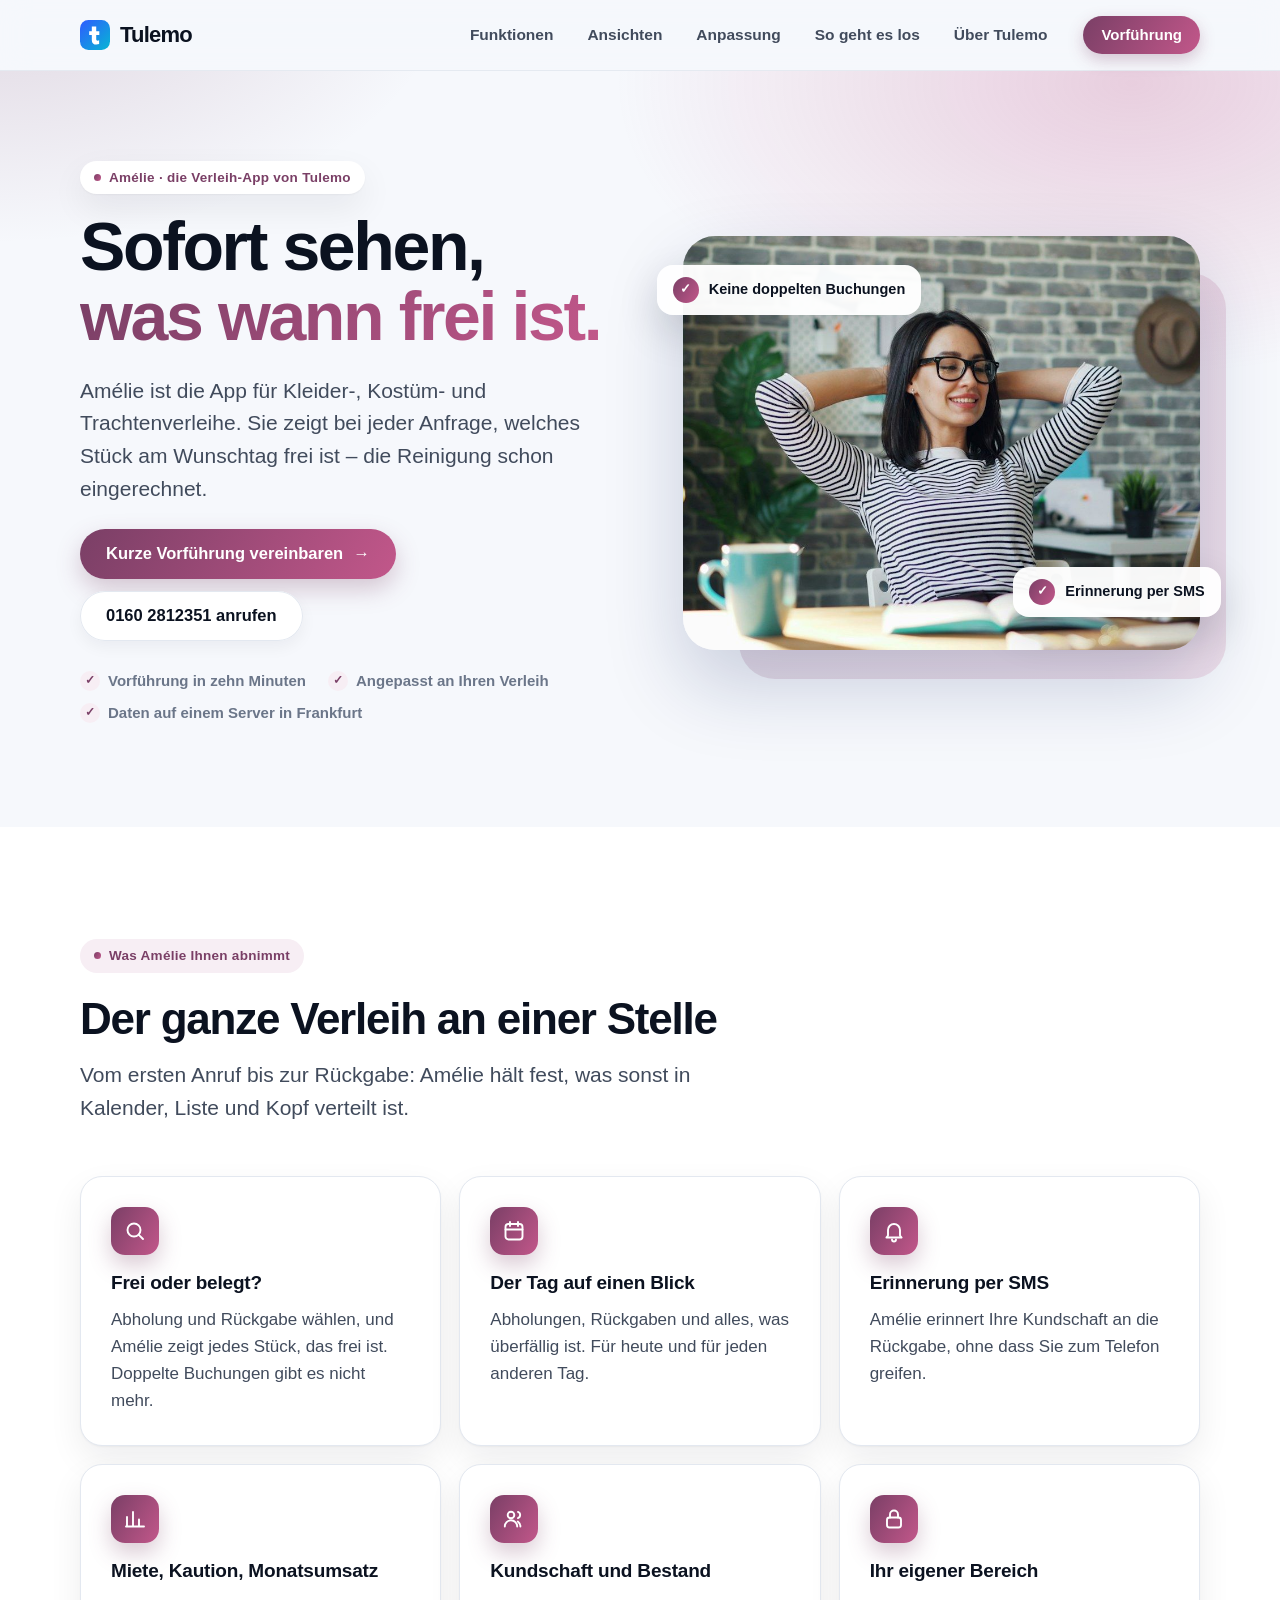
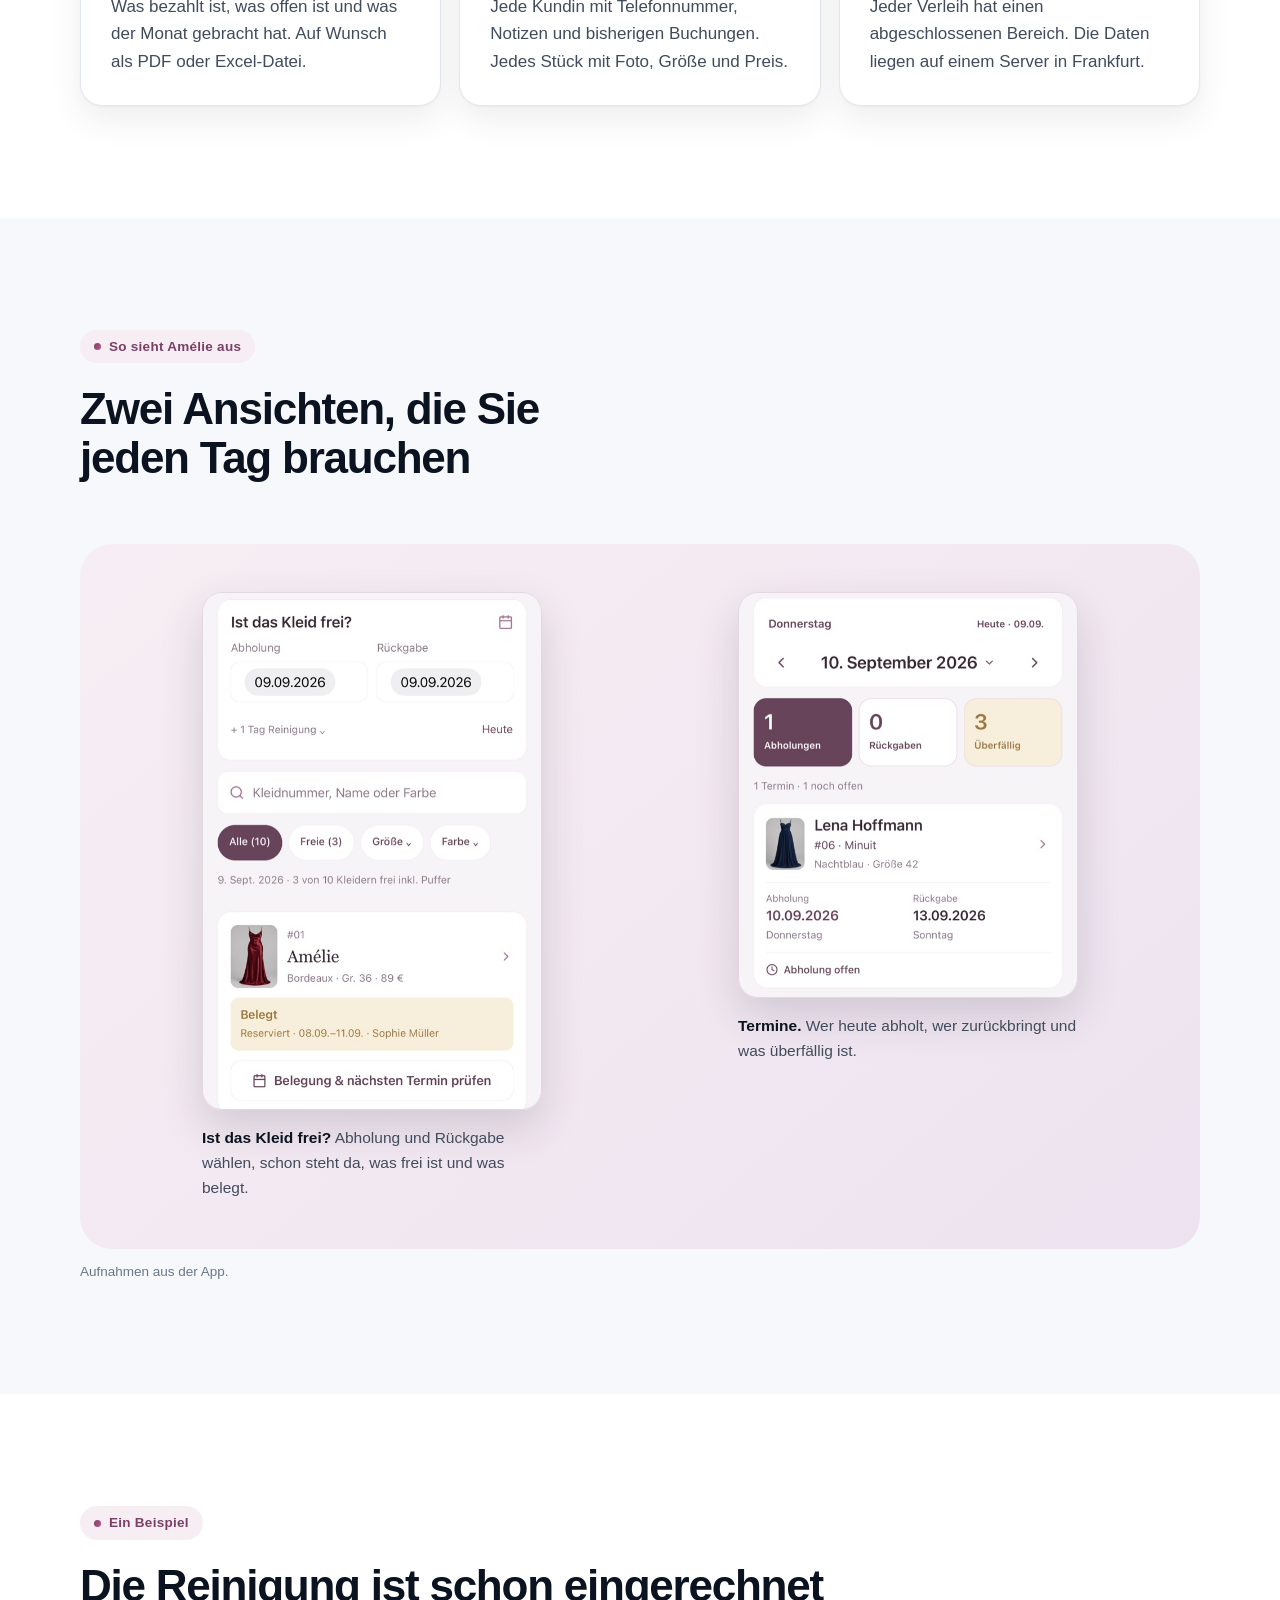
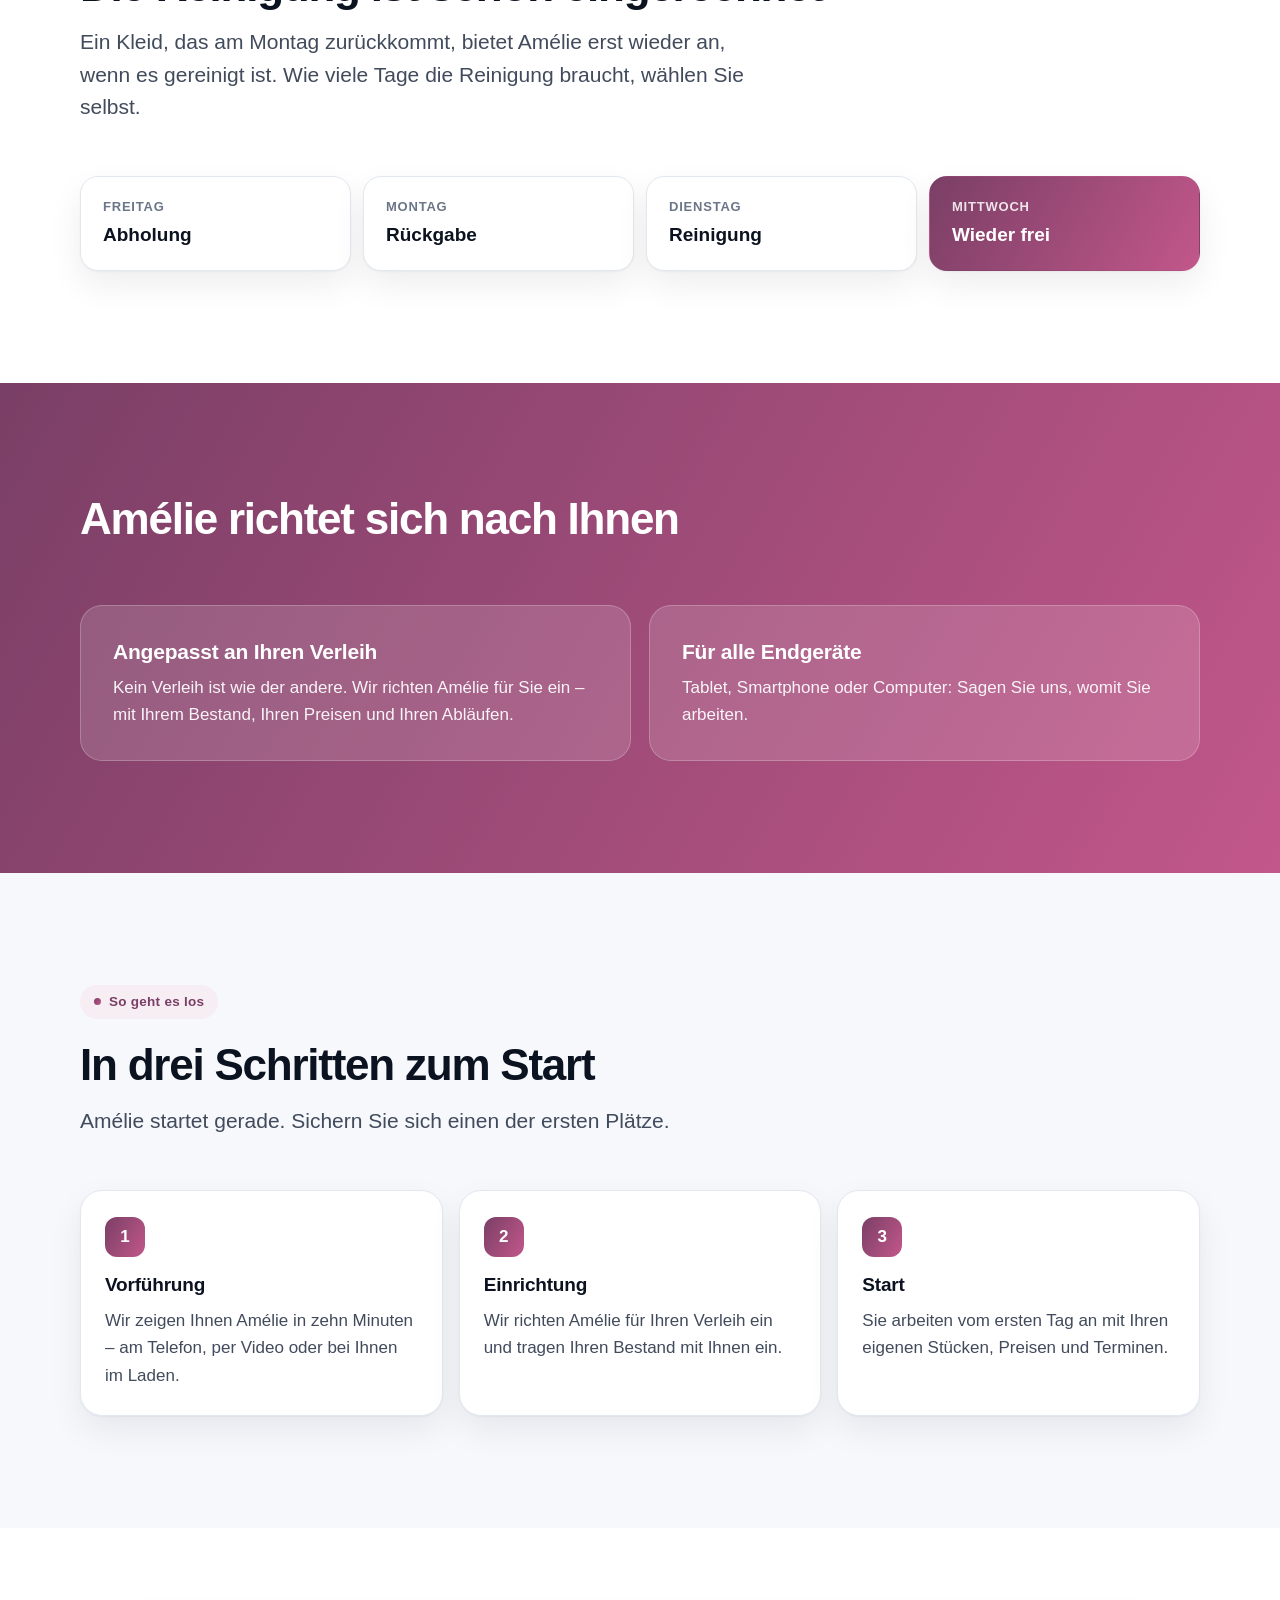
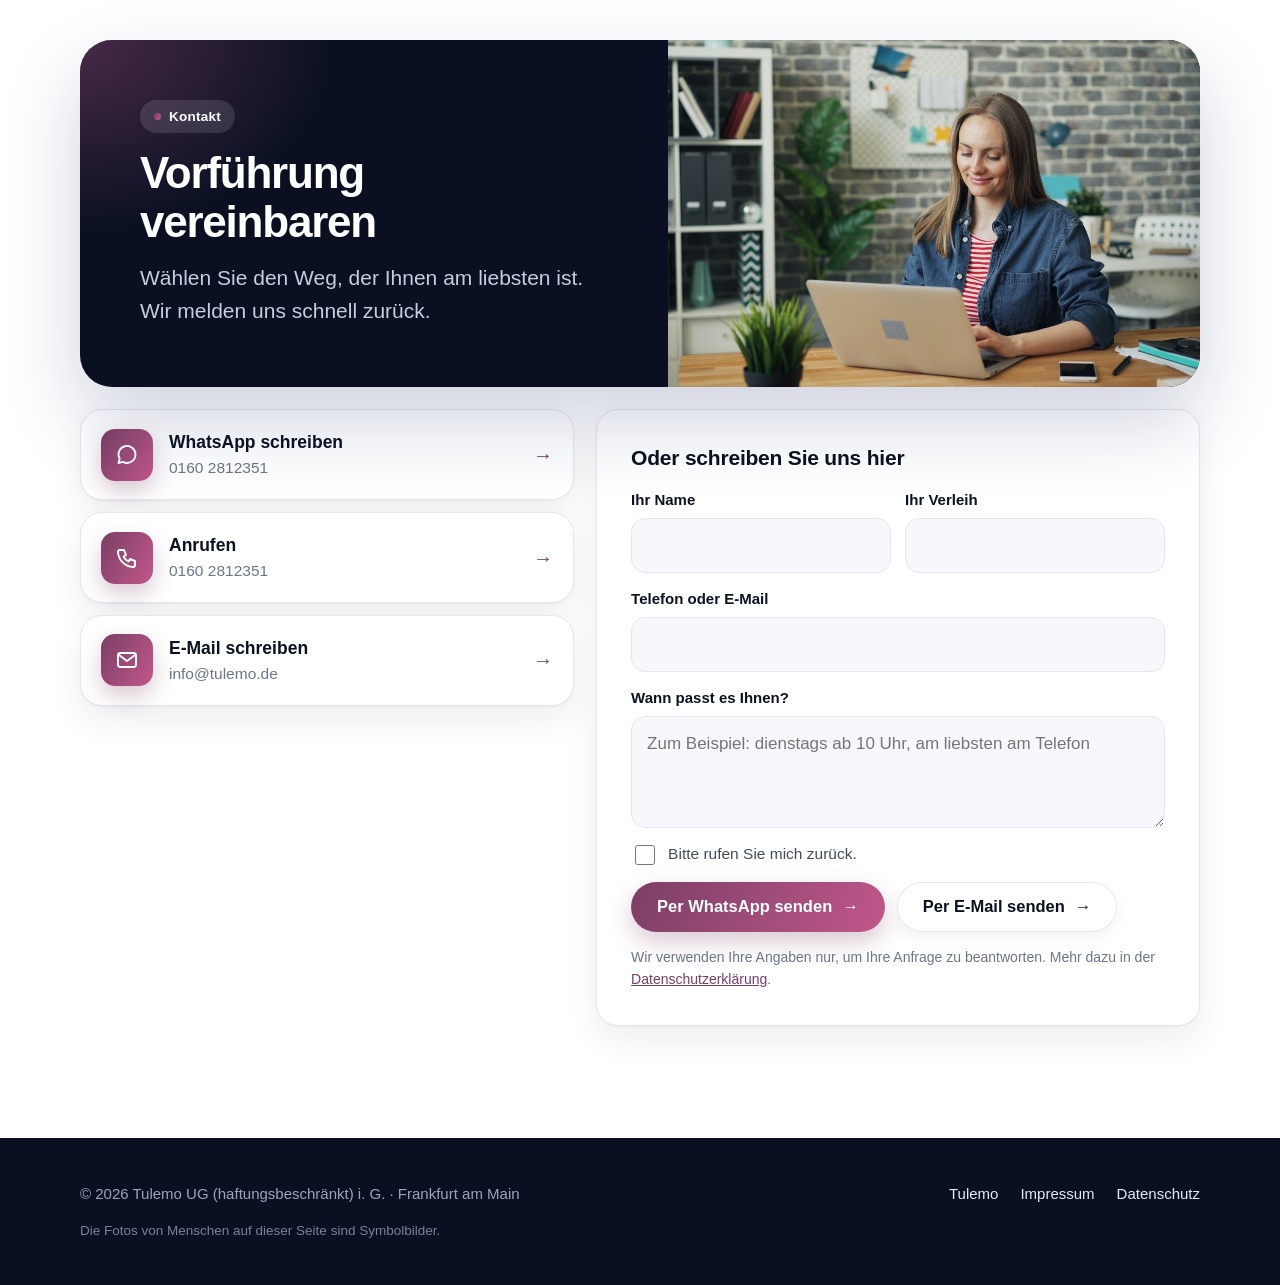
==== commit 9bec3b6b: "Formular: Senden per WhatsApp oder E-Mail Co-Authored-By: Claude Fable 5.2 <noreply@anthropic.com>" ====
--- a/amelie/index.html
+++ b/amelie/index.html
@@ -213,7 +213,10 @@
           <div class="feld"><label for="f-nachricht">Wann passt es Ihnen?</label><textarea id="f-nachricht" name="nachricht" placeholder="Zum Beispiel: dienstags ab 10 Uhr, am liebsten am Telefon"></textarea></div>
           <label class="haken-zeile"><input type="checkbox" name="rueckruf" value="ja"> <span>Bitte rufen Sie mich zurück.</span></label>
           <div class="falle" aria-hidden="true"><label for="f-web">Bitte leer lassen</label><input id="f-web" name="website" type="text" tabindex="-1" autocomplete="off"></div>
-          <button class="knopf" type="submit">Anfrage senden <span class="pfeil" aria-hidden="true">→</span></button>
+          <div class="knopfreihe">
+            <button class="knopf" type="button" data-weg="whatsapp">Per WhatsApp senden <span class="pfeil" aria-hidden="true">→</span></button>
+            <button class="knopf zweit" type="submit">Anfrage senden <span class="pfeil" aria-hidden="true">→</span></button>
+          </div>
           <div class="meldung" role="status" hidden></div>
           <p class="klein-text">Wir verwenden Ihre Angaben nur, um Ihre Anfrage zu beantworten. Mehr dazu in der <a href="../datenschutz.html">Datenschutzerklärung</a>.</p>
         </form>
